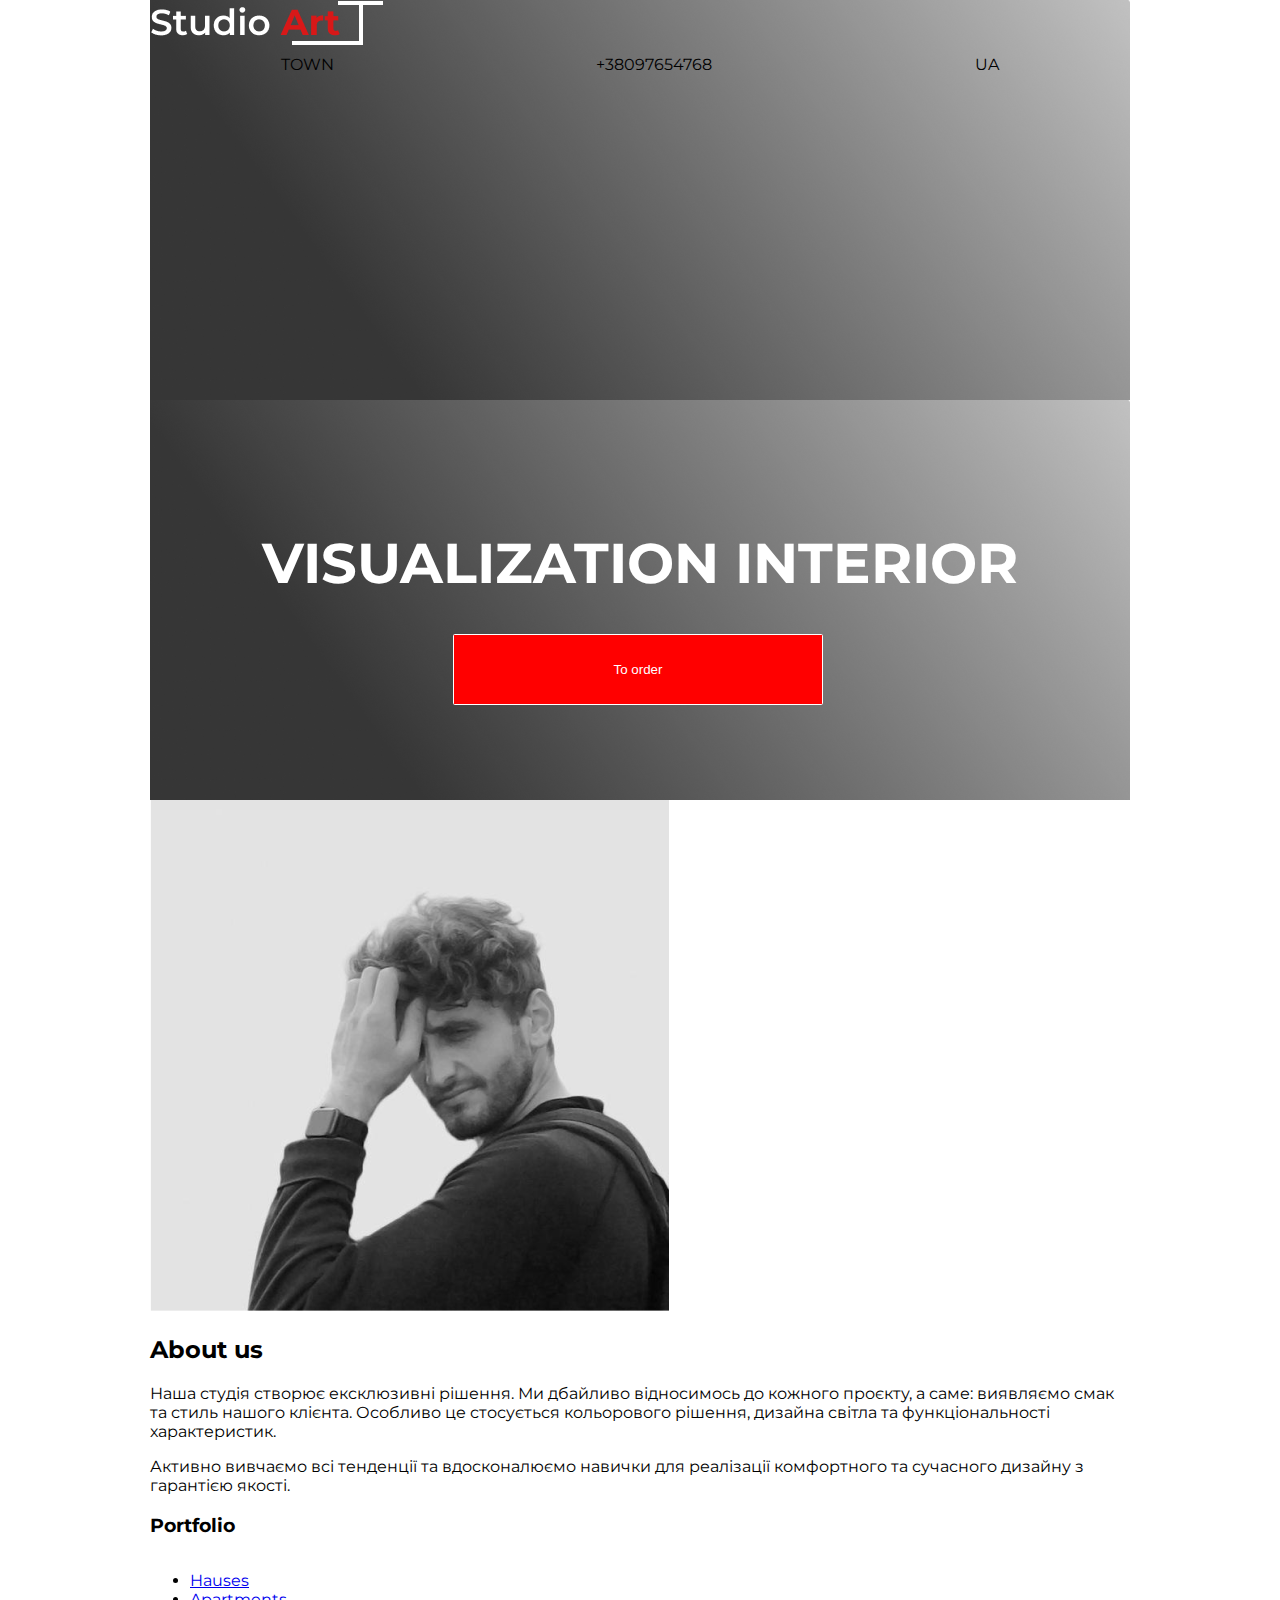
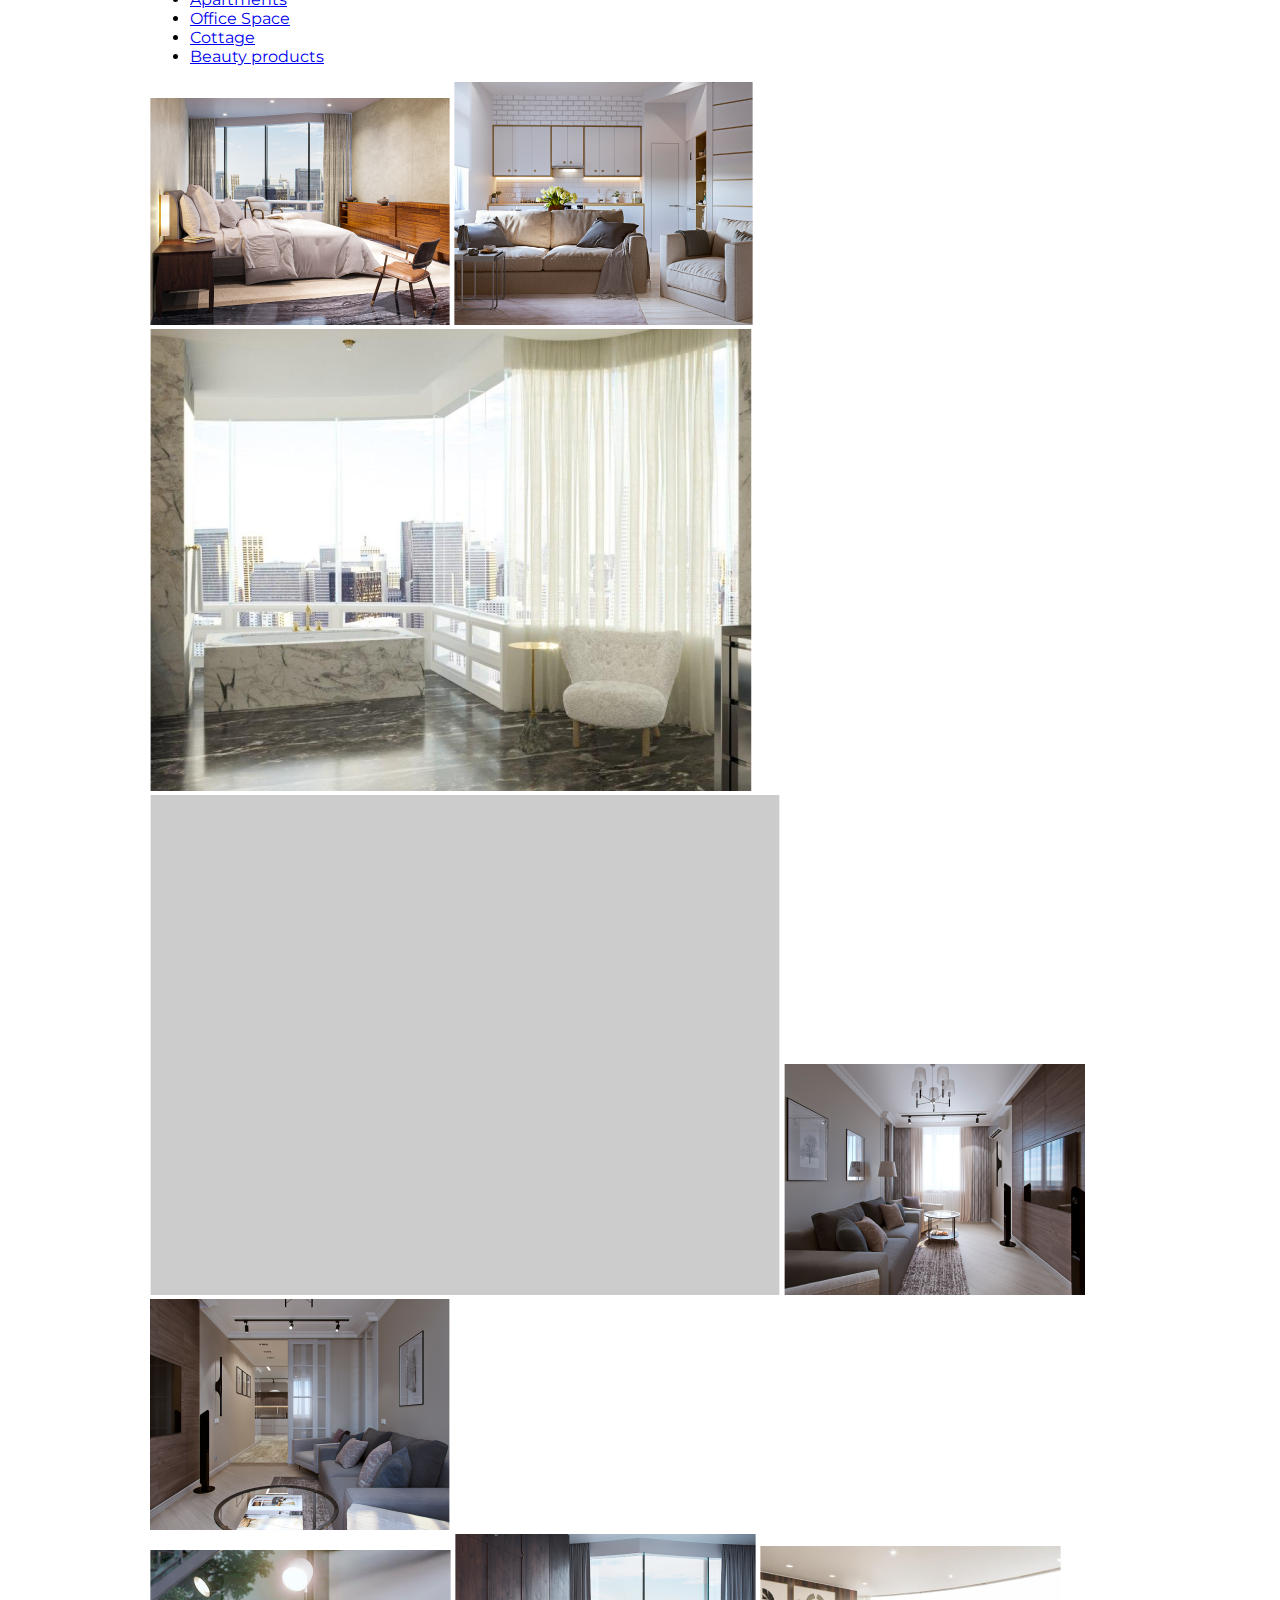
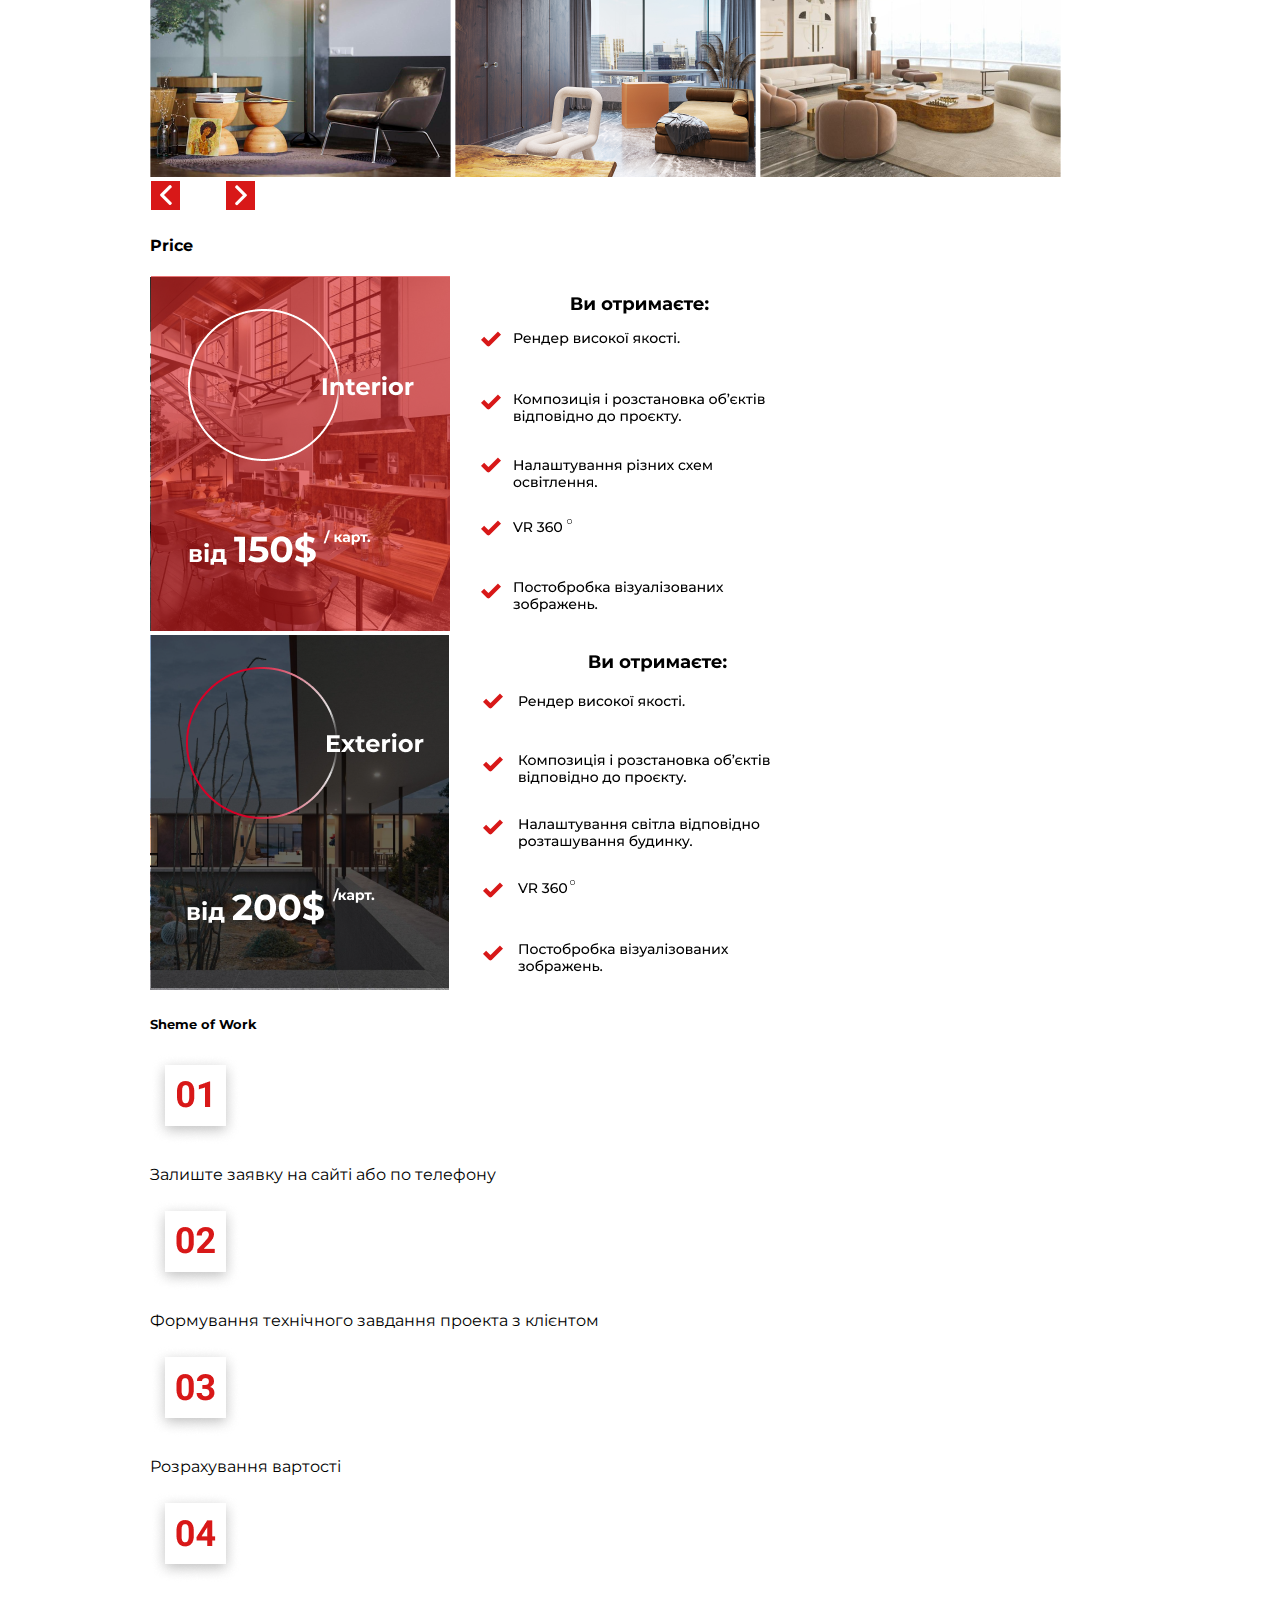
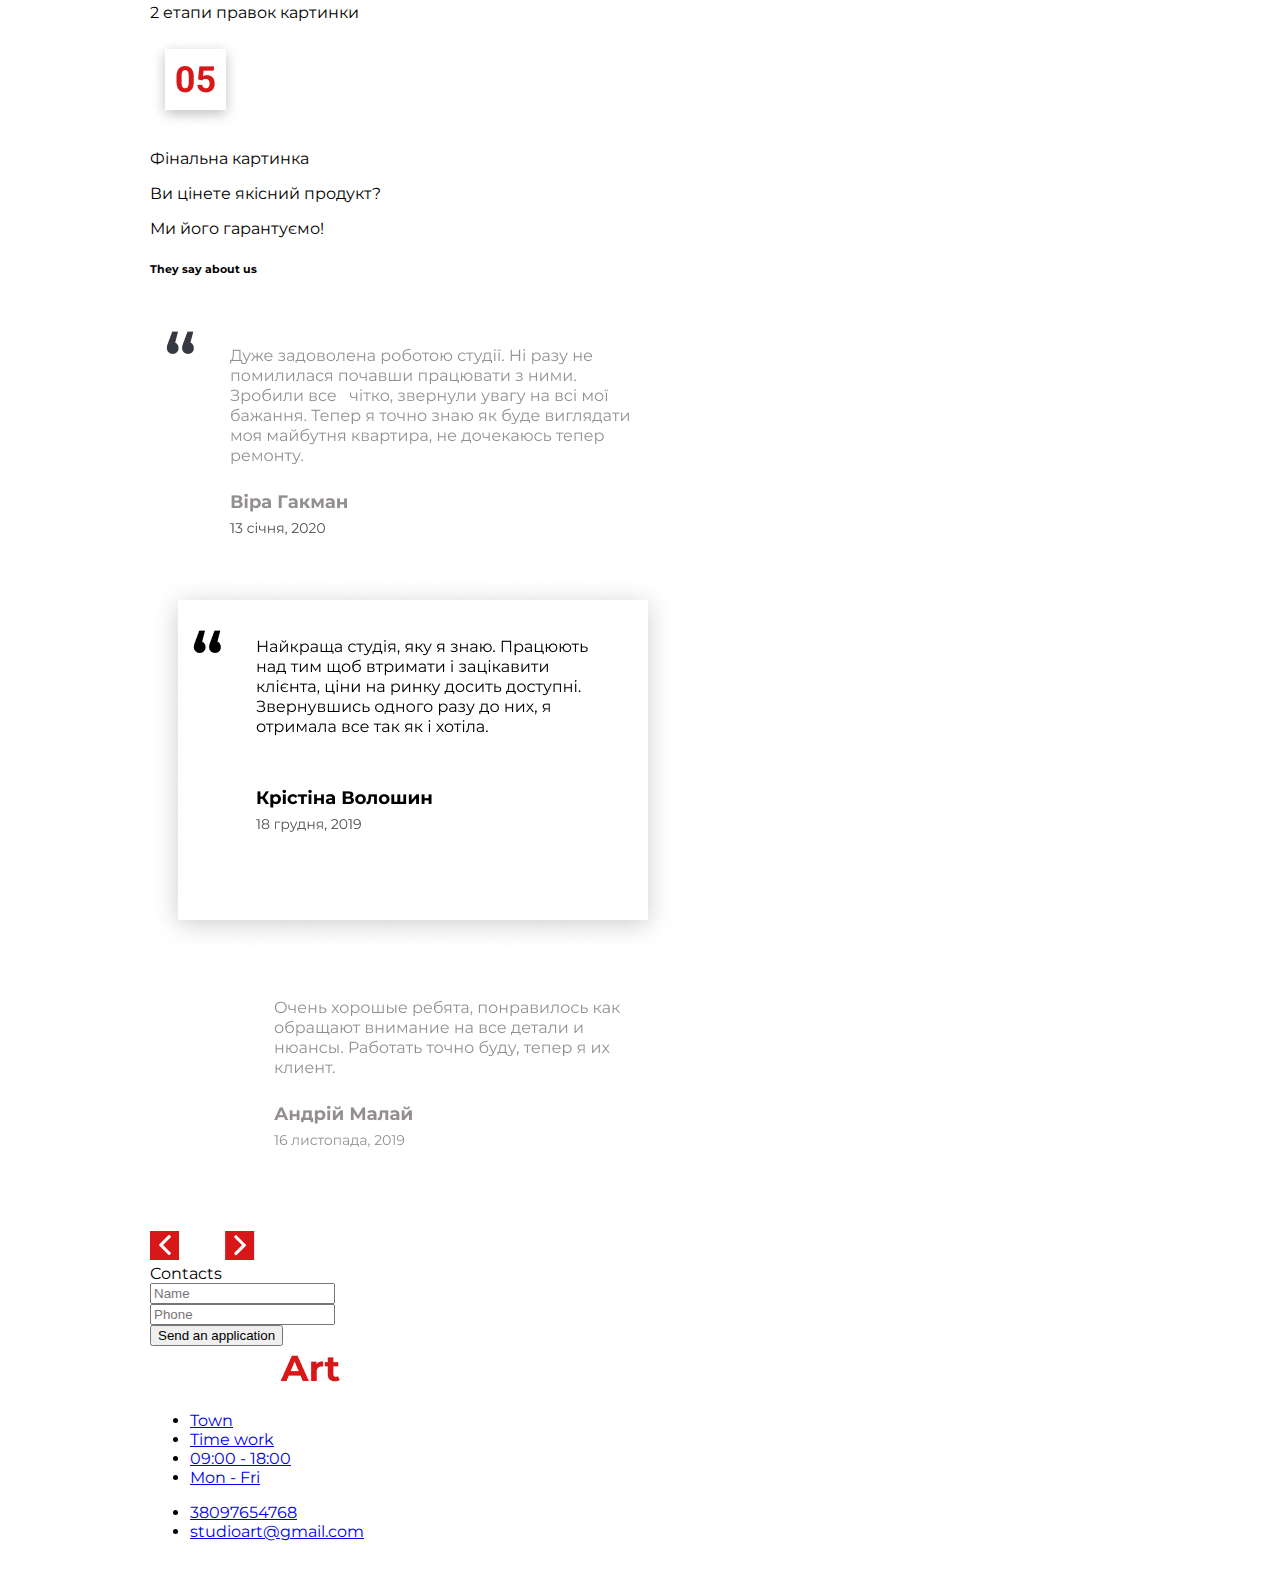
==== index.html @ a4402272 "Sample Code" ====
<!DOCTYPE html>
<html lang="en">
<head>
    <meta charset="UTF-8">
    <meta name="viewport" content="width=device-width, initial-scale=1.0">
    <title>visualization</title>
    <link rel="shortcut icon" href="img/pikachu.png">
    <link rel="stylesheet" href="css/index.css">
</head>
<body>
<header>
       <nav class="header-nav">
        <div id="logo">
            <img src="img/studio-art.png" alt="logo"></div>
            <label class="burger-icon" for="burger-checkbox">☰</label>
            <input type="checkbox" id="burger-checkbox">
        <div class="menu-items">
             <a href="#">Town</a>
             <a href="#">+38097654768</a>
             <a href="#">UA</a>
            </div>
        </nav>
    <div class="header-banner">
        <h1>VISUALIZATION INTERIOR</h1>
        <button class="button">To order</button>
    </div>
</header>
<section>
    <div>
        <img class="man-picture" src="img/man-foto.png" alt="man">
    </div>
    <div>
        <h2>About us</h2>
        <p>Наша студія створює ексклюзивні рішення. Ми дбайливо відносимось до кожного проєкту, а саме: виявляємо смак
            та стиль нашого клієнта.
            Особливо це стосується кольорового рішення, дизайна світла та функціональності характеристик.</p>
        <p>Активно вивчаємо всі тенденції та вдосконалюємо навички для реалізації комфортного та сучасного дизайну з
            гарантією якості.</p>
    </div>
</section>
<section>
    <div>
        <h3 id="portfolio">Portfolio</h3>
        <div class="portfolio-list">
        <ul>
            <li><a href="#hauses">Hauses</a></li>
            <li><a href="#apartments">Apartments</a></li>
            <li><a href="#office-space">Office Space</a></li>
            <li><a href="#cottage">Cottage</a></li>
            <li><a href="#beauty-products">Beauty products</a></li>
        </ul>
    </div>
    <div>
        <div>
            <img src="img/appartment-first.png" alt="bedroom">
            <img src="img/appartment-second.png" alt="livingroom">
            <img src="img/appartment-third.png" alt="bathroom">
        </div>
        <div>
            <img src="img/appt-four.png" alt="kitchen">
            <img src="img/appt-five.png" alt="kidsroom">
            <img src="img/appt-six.png" alt="livingroom">
        </div>
        <div>
            <img src="img/appt-seven.png" alt="chair">
            <img src="img/appt-eight.png" alt="window">
            <img src="img/appt-nine.png" alt="sofa">
        </div>
    </div>
    <div>
        <img src="img/second-button.png" alt="button">
    </div>
</section>
<section>
    <div>
        <h4>Price</h4>
    </div>
    <div>
        <div>
            <div>
                <img src="img/interior.png" alt="interior">
                <div>
                    <img src="img/interior-second.png" alt="interriors">
                </div>
            </div>
        </div>
    </div>
</section>
<section>
    <div>
        <h5>Sheme of Work</h5>
    </div>
    <div>
        <img src="img/zero-one.png" alt="one">
        <p>Залиште заявку на сайті або по телефону</p>
        <img src="img/zero-two.png" alt="two">
        <p>Формування технічного завдання проекта з клієнтом</p>
        <img src="img/zero-three.png" alt="three">
        <p>Розрахування вартості</p>
        <img src="img/zero-four.png" alt="four">
        <p>2 етапи правок картинки</p>
        <img src="img/zero-five.png" alt="five">
        <p>Фінальна картинка</p>
    </div>
    <div>
        <p>Ви цінете якісний продукт?</p>
        <p>Ми його гарантуємо!</p>
    </div>
</section>
<section>
    <div>
        <h6>They say about us</h6>
    </div>
    <div>
        <img src="img/feedback-one.png" alt="one">
        <img src="img/feedback-two.png" alt="two">
        <img src="img/feedback-three.png" alt="three">
    </div>
    <div>
        <img src="img/third-button.png" alt="button">
    </div>
</section>
<footer>
    <div>
        <h7 id="contacts">Contacts</h7>
             <div>
             <form action="https://formspree.io/mqkyrvaa" method="post">
                <label>
                    <input type="text" placeholder="Name" name="name" required>
                </label><br>
                <label>
                    <input type="text" placeholder="Phone" name="phone" required>
                </label><br>
                <label>
                    <input type="submit" name="submit" value="Send an application">
                </label>
             </form>
             </div>
    </div>
    <div>
        <img src="img/studio-art.png" alt="logo">
    </div>
    <div>
        <ul>
            <li><a href="#town">Town</a></li>
            <li><a href="#time-work">Time work</a></li>
            <li><a href="#time">09:00 - 18:00</a></li>
            <li><a href="#day">Mon - Fri</a></li>
        </ul>
        <div>
            <ul>
                <li><a href="#number">38097654768</a></li>
                <li><a href="#number">studioart@gmail.com</a></li>
            </ul>
            <div>
                <img src="img/facebook.png" alt="facebook">
                <img src="img/instagram.png" alt="instagram">
            </div>
        </div>
    </div>
</footer>

</body>
</html>
---- css/index.css ----
@import url('https://fonts.googleapis.com/css2?family=Montserrat:wght@300;400&display=swap');

:root {
   --main-color: black;
   --accent-color: white;
   font-family: 'Montserrat', sans-serif;
   scroll-behavior: smooth;

   body {
       max-width: 980px;
       margin: auto;
   }
}
.header-nav .menu-items {
    justify-content: space-around;
    flex: 1;
    display: none;
}

.header-nav .menu-items a {
    display: block;
   text-decoration: none;
   text-transform: uppercase;
   color: var(--main-color);
   padding: 5px;
   border: 1px solid transparent;
}

.header-nav .menu-items a:hover{
    border: 1px solid var(--main-color);
}


/* Burger menu */
.burger-icon {
    font-size: 2rem;
}
.burger-icon:hover {
    cursor: pointer;
}


#burger-checkbox {
    display: none;

}

.header-nav input:checked ~ .menu-items {
    display: block;
}

@media (min-width: 769px) {

    .burger-icon {
        display: none;
    }
}

#burger-checkbox ~ .menu-items {
    display: flex;
}


.header-nav {
    background-image: url(../img/background.png);
    background-position: top;
    background-size: cover; 
    min-height: 400px;
}
.header-banner {
    background-image: url(../img/background.png);
    background-position: top;
    background-size: cover; 
    min-height: 400px;
    display: flex;
    align-items:center;
    justify-content: center;
    flex-direction: column;
}

.header-banner h1 {
    font-size: 3.5rem;
    color: var(--accent-color);
}

@media (min-width: 500px) {
    .portfolio-list {
        display:grid;
        grid-template-columns: 1fr 1fr;
        grid-gap: 5px;
    }
}

@media (min-width: 660px) {
    .portfolio-list {
        grid-template-columns: 1fr 1fr 1fr;
    }
}

@media (min-width: 980px) {
    .portfolio-list {
        grid-template-columns: 4, 1fr;
    }
}

/* Controls */

.button {
    padding: 2em 10rem;
    border: 0.1em solid #FFFFFF;
    margin: 0 0.3em 0.3em 0;
    border-radius: 0.12em;
    color: #FFFFFF;
    text-align: center;
    transition: all 0.7s;
    background-color: red;
}

.button:hover {
    color: #000000;
    background-color: #FFFFFF;
    cursor: pointer;
}

.card-button {
    border-color: black;
    color: black;
}

.card-button:hover {
    background-color: black;
    color: white;
}
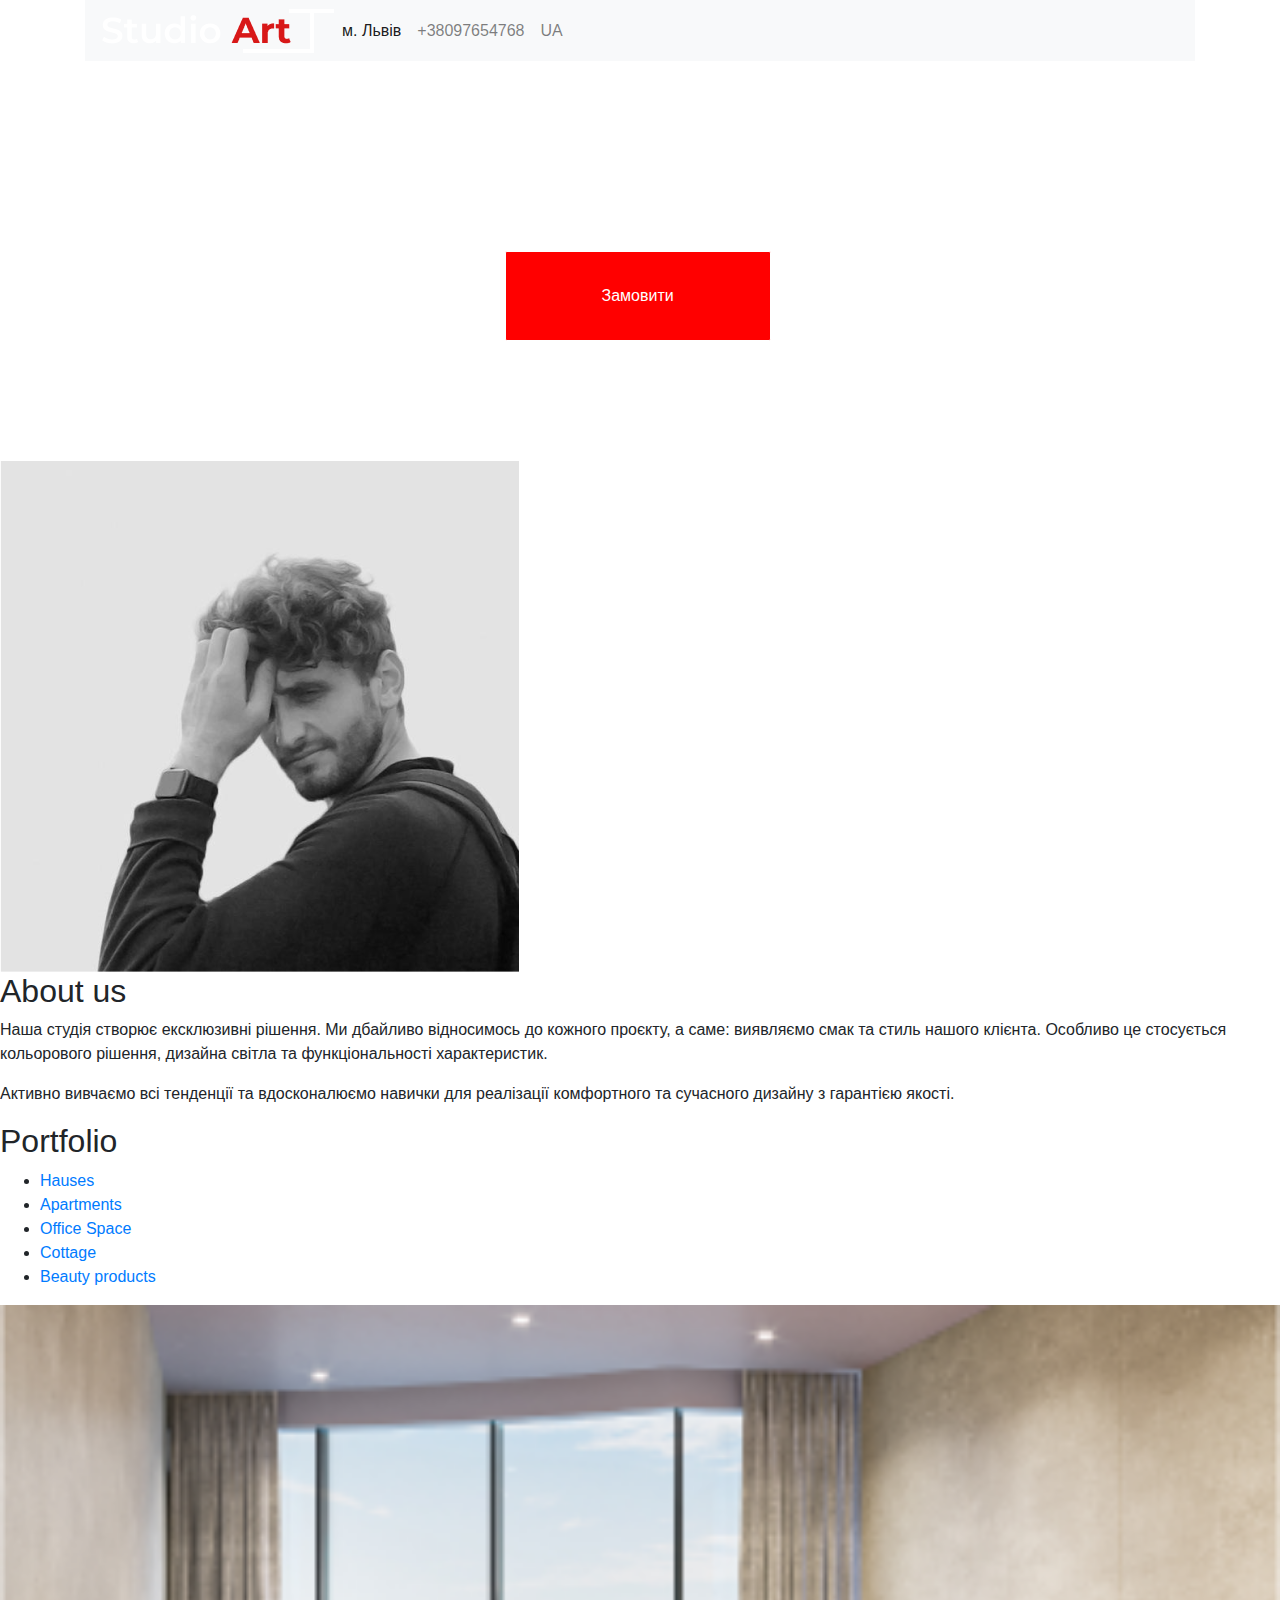
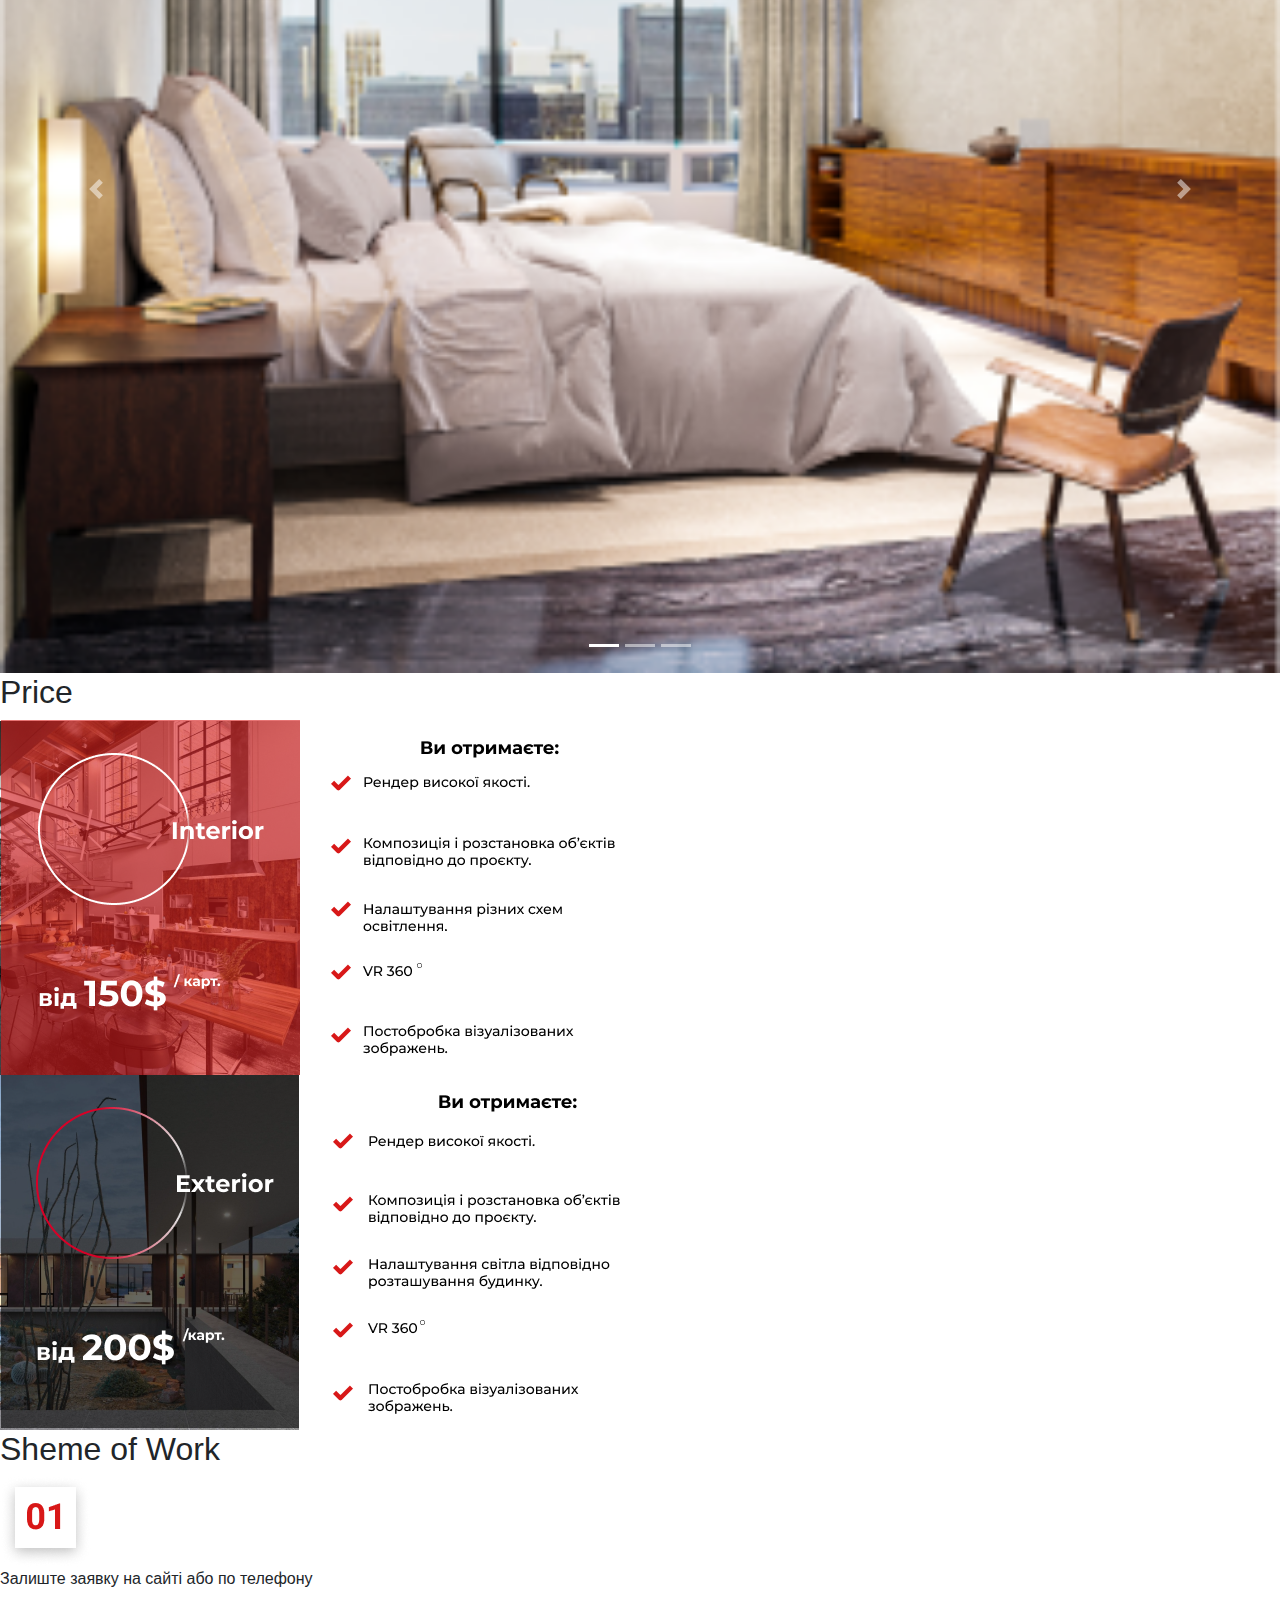
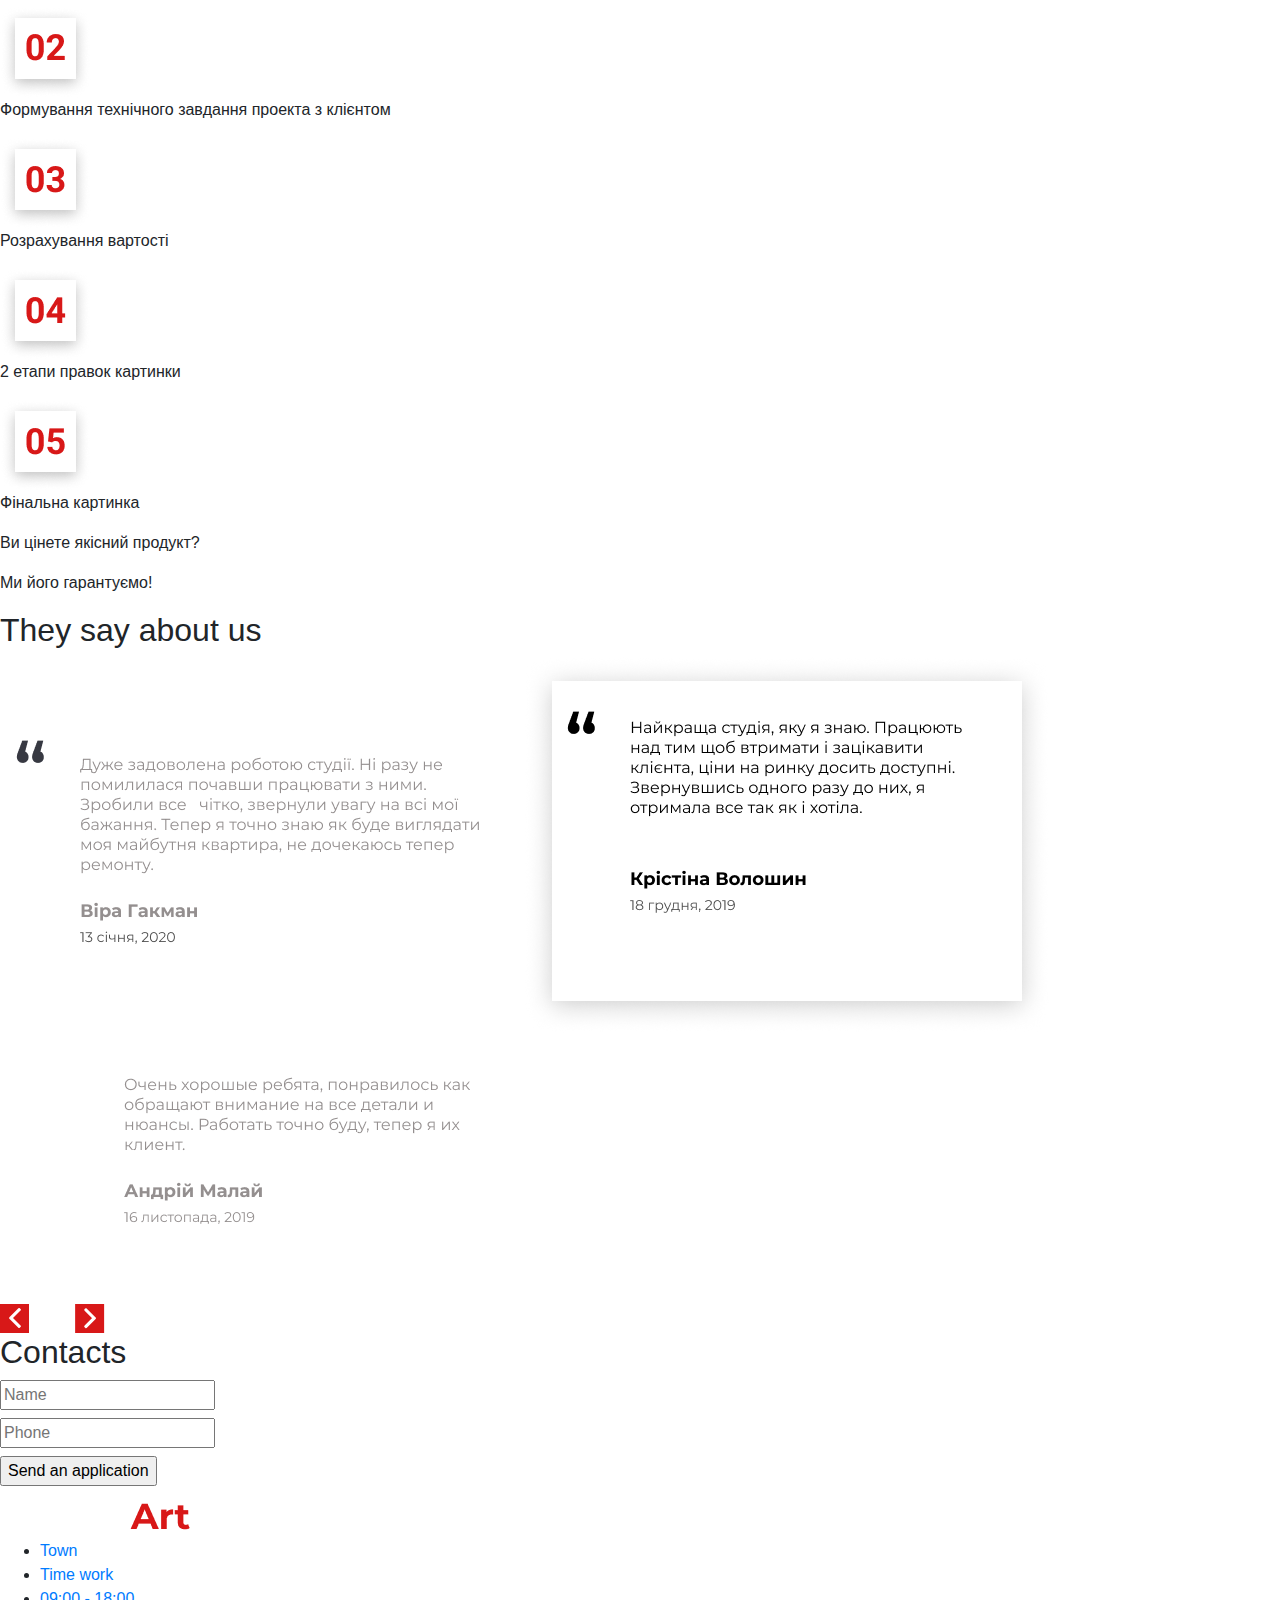
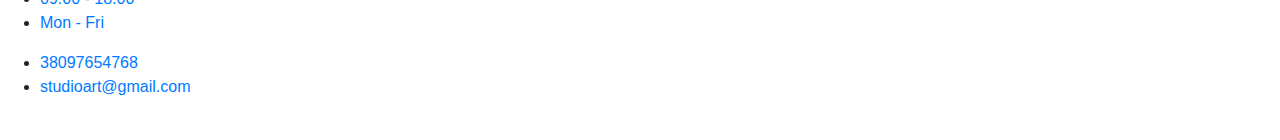
==== commit 41676a8c: "Sample Code" ====
--- a/index.html
+++ b/index.html
@@ -1,164 +1,229 @@
 <!DOCTYPE html>
 <html lang="en">
-<head>
-    <meta charset="UTF-8">
-    <meta name="viewport" content="width=device-width, initial-scale=1.0">
-    <title>visualization</title>
-    <link rel="shortcut icon" href="img/pikachu.png">
-    <link rel="stylesheet" href="css/index.css">
-</head>
-<body>
-<header>
-       <nav class="header-nav">
-        <div id="logo">
-            <img src="img/studio-art.png" alt="logo"></div>
-            <label class="burger-icon" for="burger-checkbox">☰</label>
-            <input type="checkbox" id="burger-checkbox">
-        <div class="menu-items">
-             <a href="#">Town</a>
-             <a href="#">+38097654768</a>
-             <a href="#">UA</a>
-            </div>
-        </nav>
-    <div class="header-banner">
-        <h1>VISUALIZATION INTERIOR</h1>
-        <button class="button">To order</button>
-    </div>
-</header>
-<section>
-    <div>
-        <img class="man-picture" src="img/man-foto.png" alt="man">
-    </div>
-    <div>
-        <h2>About us</h2>
-        <p>Наша студія створює ексклюзивні рішення. Ми дбайливо відносимось до кожного проєкту, а саме: виявляємо смак
+    <head>
+        <meta charset="UTF-8">
+        <meta name="viewport" content="width=device-width, initial-scale=1.0">
+        <title>visualization</title>
+        <link rel="shortcut icon" href="img/pikachu.png">
+        <link rel="stylesheet" href="https://stackpath.bootstrapcdn.com/bootstrap/4.5.2/css/bootstrap.min.css" integrity="sha384-JcKb8q3iqJ61gNV9KGb8thSsNjpSL0n8PARn9HuZOnIxN0hoP+VmmDGMN5t9UJ0Z" crossorigin="anonymous">
+        <link rel="stylesheet" href="css/index.css">
+    </head>
+    <body>
+        <header class="container">
+            <nav class="navbar navbar-expand-lg navbar-light bg-light">
+                <div id="logo">
+                    <img src="img/studio-art.png" alt="logo on which Studio Art is written">
+                </div>
+                <button class="navbar-toggler" type="button" data-toggle="collapse" data-target="#navbarNav" aria-controls="navbarNav" aria-expanded="false" aria-label="Toggle navigation">
+                    <span class="navbar-toggler-icon"></span>
+                </button>
+                <div class="collapse navbar-collapse" id="navbarNav">
+                    <ul class="navbar-nav">
+                        <li class="nav-item active">
+                            <a class="nav-link" href="#">
+                                м. Львів <span class="sr-only">(current)</span>
+                            </a>
+                        </li>
+                        <li class="nav-item">
+                            <a class="nav-link" href="#">+38097654768</a>
+                        </li>
+                        <li class="nav-item">
+                            <a class="nav-link" href="#">UA</a>
+                        </li>
+                        <li class="nav-item"></li>
+                    </ul>
+                </div>
+            </nav>
+            <div class="header-banner">
+                <h1>Візуалізація інтер'єру</h1>
+                <button class="button">Замовити</button>
+            </div>
+        </header>
+        <section>
+            <div>
+                <img class="man-picture" src="img/man-foto.png" alt="man">
+            </div>
+            <div>
+                <h2>About us</h2>
+                <p>Наша студія створює ексклюзивні рішення. Ми дбайливо відносимось до кожного проєкту, а саме: виявляємо смак
             та стиль нашого клієнта.
             Особливо це стосується кольорового рішення, дизайна світла та функціональності характеристик.</p>
-        <p>Активно вивчаємо всі тенденції та вдосконалюємо навички для реалізації комфортного та сучасного дизайну з
+                <p>Активно вивчаємо всі тенденції та вдосконалюємо навички для реалізації комфортного та сучасного дизайну з
             гарантією якості.</p>
-    </div>
-</section>
-<section>
-    <div>
-        <h3 id="portfolio">Portfolio</h3>
-        <div class="portfolio-list">
-        <ul>
-            <li><a href="#hauses">Hauses</a></li>
-            <li><a href="#apartments">Apartments</a></li>
-            <li><a href="#office-space">Office Space</a></li>
-            <li><a href="#cottage">Cottage</a></li>
-            <li><a href="#beauty-products">Beauty products</a></li>
-        </ul>
-    </div>
-    <div>
-        <div>
-            <img src="img/appartment-first.png" alt="bedroom">
-            <img src="img/appartment-second.png" alt="livingroom">
-            <img src="img/appartment-third.png" alt="bathroom">
-        </div>
-        <div>
-            <img src="img/appt-four.png" alt="kitchen">
-            <img src="img/appt-five.png" alt="kidsroom">
-            <img src="img/appt-six.png" alt="livingroom">
-        </div>
-        <div>
-            <img src="img/appt-seven.png" alt="chair">
-            <img src="img/appt-eight.png" alt="window">
-            <img src="img/appt-nine.png" alt="sofa">
-        </div>
-    </div>
-    <div>
-        <img src="img/second-button.png" alt="button">
-    </div>
-</section>
-<section>
-    <div>
-        <h4>Price</h4>
-    </div>
-    <div>
-        <div>
-            <div>
-                <img src="img/interior.png" alt="interior">
+            </div>
+        </section>
+        <section>
+            <div>
+                <h2 id="portfolio">Portfolio</h2>
+                <div class="portfolio-list">
+                    <ul>
+                        <li>
+                            <a href="#hauses">Hauses</a>
+                        </li>
+                        <li>
+                            <a href="#apartments">Apartments</a>
+                        </li>
+                        <li>
+                            <a href="#office-space">Office Space</a>
+                        </li>
+                        <li>
+                            <a href="#cottage">Cottage</a>
+                        </li>
+                        <li>
+                            <a href="#beauty-products">Beauty products</a>
+                        </li>
+                    </ul>
+                </div>
+            </div>
+            <div id="carouselRooms" class="carousel slide" data-ride="carousel">
+                <ol class="carousel-indicators">
+                    <li data-target="#carouselRooms" data-slide-to="0" class="active"></li>
+                    <li data-target="#carouselRooms" data-slide-to="1"></li>
+                    <li data-target="#carouselRooms" data-slide-to="2"></li>
+                </ol>
+                <div class="carousel-inner">
+                    <div class="carousel-item active">
+                        <img src="img/appartment-first.png" class="d-block w-100" alt="bedroom">
+                    </div>
+                    <div class="carousel-item">
+                        <img src="img/appartment-second.png" class="d-block w-100" alt="livingroom">
+                    </div>
+                    <div class="carousel-item">
+                        <img src="img/appartment-third.png" class="d-block w-100" alt="bathroom">
+                    </div>
+                    <div class="carousel-item">
+                        <img src="img/appt-four.png" class="d-block w-100" alt="kitchen">
+                    </div>
+                    <div class="carousel-item">
+                        <img src="img/appt-five.png" class="d-block w-100" alt="kidsroom">
+                    </div>
+                    <div class="carousel-item">
+                        <img src="img/appt-six.png" class="d-block w-100" alt="livingroom">
+                    </div>
+                    <div class="carousel-item">
+                        <img src="img/appt-seven.png" class="d-block w-100" alt="chair">
+                    </div>
+                    <div class="carousel-item">
+                        <img src="img/appt-eight.png" class="d-block w-100" alt="window">
+                    </div>
+                    <div class="carousel-item">
+                        <img src="img/appt-nine.png" class="d-block w-100" alt="sofa">
+                    </div>
+                </div>
+                <a class="carousel-control-prev" href="#carouselRooms" role="button" data-slide="prev">
+                    <span class="carousel-control-prev-icon" aria-hidden="true"></span>
+                    <span class="sr-only">Previous</span>
+                </a>
+                <a class="carousel-control-next" href="#carouselRooms" role="button" data-slide="next">
+                    <span class="carousel-control-next-icon" aria-hidden="true"></span>
+                    <span class="sr-only">Next</span>
+                </a>
+            </div>
+        </section>
+        <section>
+            <div>
+                <h2>Price</h2>
+            </div>
+            <div>
                 <div>
-                    <img src="img/interior-second.png" alt="interriors">
-                </div>
-            </div>
-        </div>
-    </div>
-</section>
-<section>
-    <div>
-        <h5>Sheme of Work</h5>
-    </div>
-    <div>
-        <img src="img/zero-one.png" alt="one">
-        <p>Залиште заявку на сайті або по телефону</p>
-        <img src="img/zero-two.png" alt="two">
-        <p>Формування технічного завдання проекта з клієнтом</p>
-        <img src="img/zero-three.png" alt="three">
-        <p>Розрахування вартості</p>
-        <img src="img/zero-four.png" alt="four">
-        <p>2 етапи правок картинки</p>
-        <img src="img/zero-five.png" alt="five">
-        <p>Фінальна картинка</p>
-    </div>
-    <div>
-        <p>Ви цінете якісний продукт?</p>
-        <p>Ми його гарантуємо!</p>
-    </div>
-</section>
-<section>
-    <div>
-        <h6>They say about us</h6>
-    </div>
-    <div>
-        <img src="img/feedback-one.png" alt="one">
-        <img src="img/feedback-two.png" alt="two">
-        <img src="img/feedback-three.png" alt="three">
-    </div>
-    <div>
-        <img src="img/third-button.png" alt="button">
-    </div>
-</section>
-<footer>
-    <div>
-        <h7 id="contacts">Contacts</h7>
-             <div>
-             <form action="https://formspree.io/mqkyrvaa" method="post">
-                <label>
-                    <input type="text" placeholder="Name" name="name" required>
-                </label><br>
-                <label>
-                    <input type="text" placeholder="Phone" name="phone" required>
-                </label><br>
-                <label>
-                    <input type="submit" name="submit" value="Send an application">
-                </label>
-             </form>
-             </div>
-    </div>
-    <div>
-        <img src="img/studio-art.png" alt="logo">
-    </div>
-    <div>
-        <ul>
-            <li><a href="#town">Town</a></li>
-            <li><a href="#time-work">Time work</a></li>
-            <li><a href="#time">09:00 - 18:00</a></li>
-            <li><a href="#day">Mon - Fri</a></li>
-        </ul>
-        <div>
-            <ul>
-                <li><a href="#number">38097654768</a></li>
-                <li><a href="#number">studioart@gmail.com</a></li>
-            </ul>
-            <div>
-                <img src="img/facebook.png" alt="facebook">
-                <img src="img/instagram.png" alt="instagram">
-            </div>
-        </div>
-    </div>
-</footer>
-
-</body>
-</html>+                    <div>
+                        <img src="img/interior.png" alt="interior">
+                        <div>
+                            <img src="img/interior-second.png" alt="interriors">
+                        </div>
+                    </div>
+                </div>
+            </div>
+        </section>
+        <section>
+            <div>
+                <h2>Sheme of Work</h2>
+            </div>
+            <div>
+                <img src="img/zero-one.png" alt="one">
+                <p>Залиште заявку на сайті або по телефону</p>
+                <img src="img/zero-two.png" alt="two">
+                <p>Формування технічного завдання проекта з клієнтом</p>
+                <img src="img/zero-three.png" alt="three">
+                <p>Розрахування вартості</p>
+                <img src="img/zero-four.png" alt="four">
+                <p>2 етапи правок картинки</p>
+                <img src="img/zero-five.png" alt="five">
+                <p>Фінальна картинка</p>
+            </div>
+            <div>
+                <p>Ви цінете якісний продукт?</p>
+                <p>Ми його гарантуємо!</p>
+            </div>
+        </section>
+        <section>
+            <div>
+                <h2>They say about us</h2>
+            </div>
+            <div>
+                <img src="img/feedback-one.png" alt="one">
+                <img src="img/feedback-two.png" alt="two">
+                <img src="img/feedback-three.png" alt="three">
+            </div>
+            <div>
+                <img src="img/third-button.png" alt="button">
+            </div>
+        </section>
+        <footer>
+            <div>
+                <h2 id="contacts">Contacts</h2>
+                <div>
+                    <form action="https://formspree.io/mqkyrvaa" method="post">
+                        <label>
+                            <input type="text" placeholder="Name" name="name" required>
+                        </label>
+                        <br>
+                        <label>
+                            <input type="text" placeholder="Phone" name="phone" required>
+                        </label>
+                        <br>
+                        <label>
+                            <input type="submit" name="submit" value="Send an application">
+                        </label>
+                    </form>
+                </div>
+            </div>
+            <div>
+                <img src="img/studio-art.png" alt="logo">
+            </div>
+            <div>
+                <ul>
+                    <li>
+                        <a href="#town">Town</a>
+                    </li>
+                    <li>
+                        <a href="#time-work">Time work</a>
+                    </li>
+                    <li>
+                        <a href="#time">09:00 - 18:00</a>
+                    </li>
+                    <li>
+                        <a href="#day">Mon - Fri</a>
+                    </li>
+                </ul>
+                <div>
+                    <ul>
+                        <li>
+                            <a href="#number">38097654768</a>
+                        </li>
+                        <li>
+                            <a href="#number">studioart@gmail.com</a>
+                        </li>
+                    </ul>
+                    <div>
+                        <img src="img/facebook.png" alt="facebook">
+                        <img src="img/instagram.png" alt="instagram">
+                    </div>
+                </div>
+            </div>
+        </footer>
+        <script src="http://code.jquery.com/jquery-3.5.1.min.js" integrity="sha256-9/aliU8dGd2tb6OSsuzixeV4y/faTqgFtohetphbbj0=" crossorigin="anonymous"></script>
+        <script src="https://cdn.jsdelivr.net/npm/popper.js@1.16.1/dist/umd/popper.min.js" integrity="sha384-9/reFTGAW83EW2RDu2S0VKaIzap3H66lZH81PoYlFhbGU+6BZp6G7niu735Sk7lN" crossorigin="anonymous"></script>
+        <script src="https://stackpath.bootstrapcdn.com/bootstrap/4.5.2/js/bootstrap.min.js" integrity="sha384-B4gt1jrGC7Jh4AgTPSdUtOBvfO8shuf57BaghqFfPlYxofvL8/KUEfYiJOMMV+rV" crossorigin="anonymous"></script>
+    </body>
+</html>
--- a/css/index.css
+++ b/css/index.css
@@ -5,19 +5,20 @@
    --accent-color: white;
    font-family: 'Montserrat', sans-serif;
    scroll-behavior: smooth;
+}
 
-   body {
-       max-width: 980px;
-       margin: auto;
-   }
+body {
+    margin: 0;
+    padding: 0;
 }
-.header-nav .menu-items {
-    justify-content: space-around;
+
+.header-nav .navbarNav {
+    justify-content: flex-end;
     flex: 1;
     display: none;
 }
 
-.header-nav .menu-items a {
+.header-nav .navbarNav a {
     display: block;
    text-decoration: none;
    text-transform: uppercase;
@@ -26,49 +27,20 @@
    border: 1px solid transparent;
 }
 
-.header-nav .menu-items a:hover{
+.header-nav .navbarNav a:hover{
     border: 1px solid var(--main-color);
 }
 
-
-/* Burger menu */
-.burger-icon {
-    font-size: 2rem;
-}
-.burger-icon:hover {
-    cursor: pointer;
-}
-
-
-#burger-checkbox {
-    display: none;
+.header {
 
 }
 
-.header-nav input:checked ~ .menu-items {
-    display: block;
-}
-
-@media (min-width: 769px) {
-
-    .burger-icon {
-        display: none;
-    }
-}
-
-#burger-checkbox ~ .menu-items {
-    display: flex;
-}
-
-
 .header-nav {
-    background-image: url(../img/background.png);
     background-position: top;
     background-size: cover; 
     min-height: 400px;
 }
 .header-banner {
-    background-image: url(../img/background.png);
     background-position: top;
     background-size: cover; 
     min-height: 400px;
@@ -106,7 +78,7 @@
 /* Controls */
 
 .button {
-    padding: 2em 10rem;
+    padding: 2em 6rem;
     border: 0.1em solid #FFFFFF;
     margin: 0 0.3em 0.3em 0;
     border-radius: 0.12em;
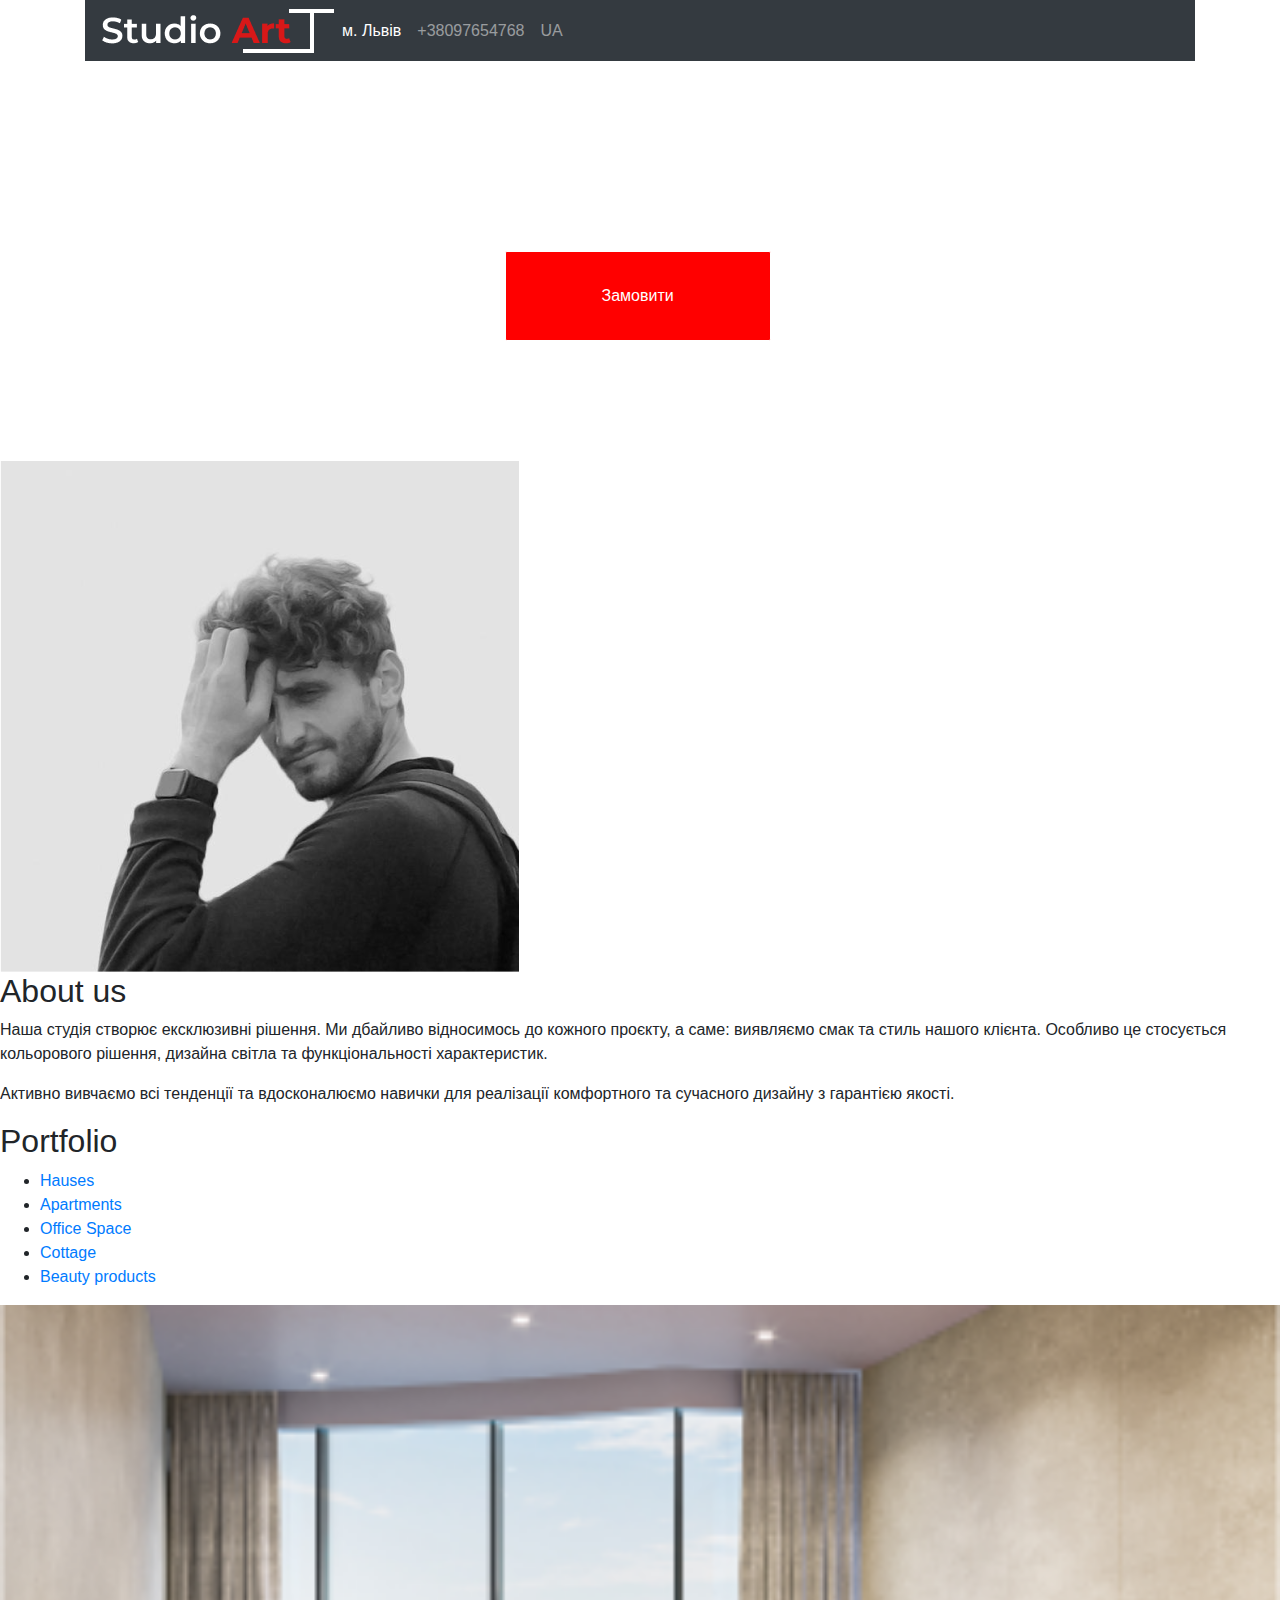
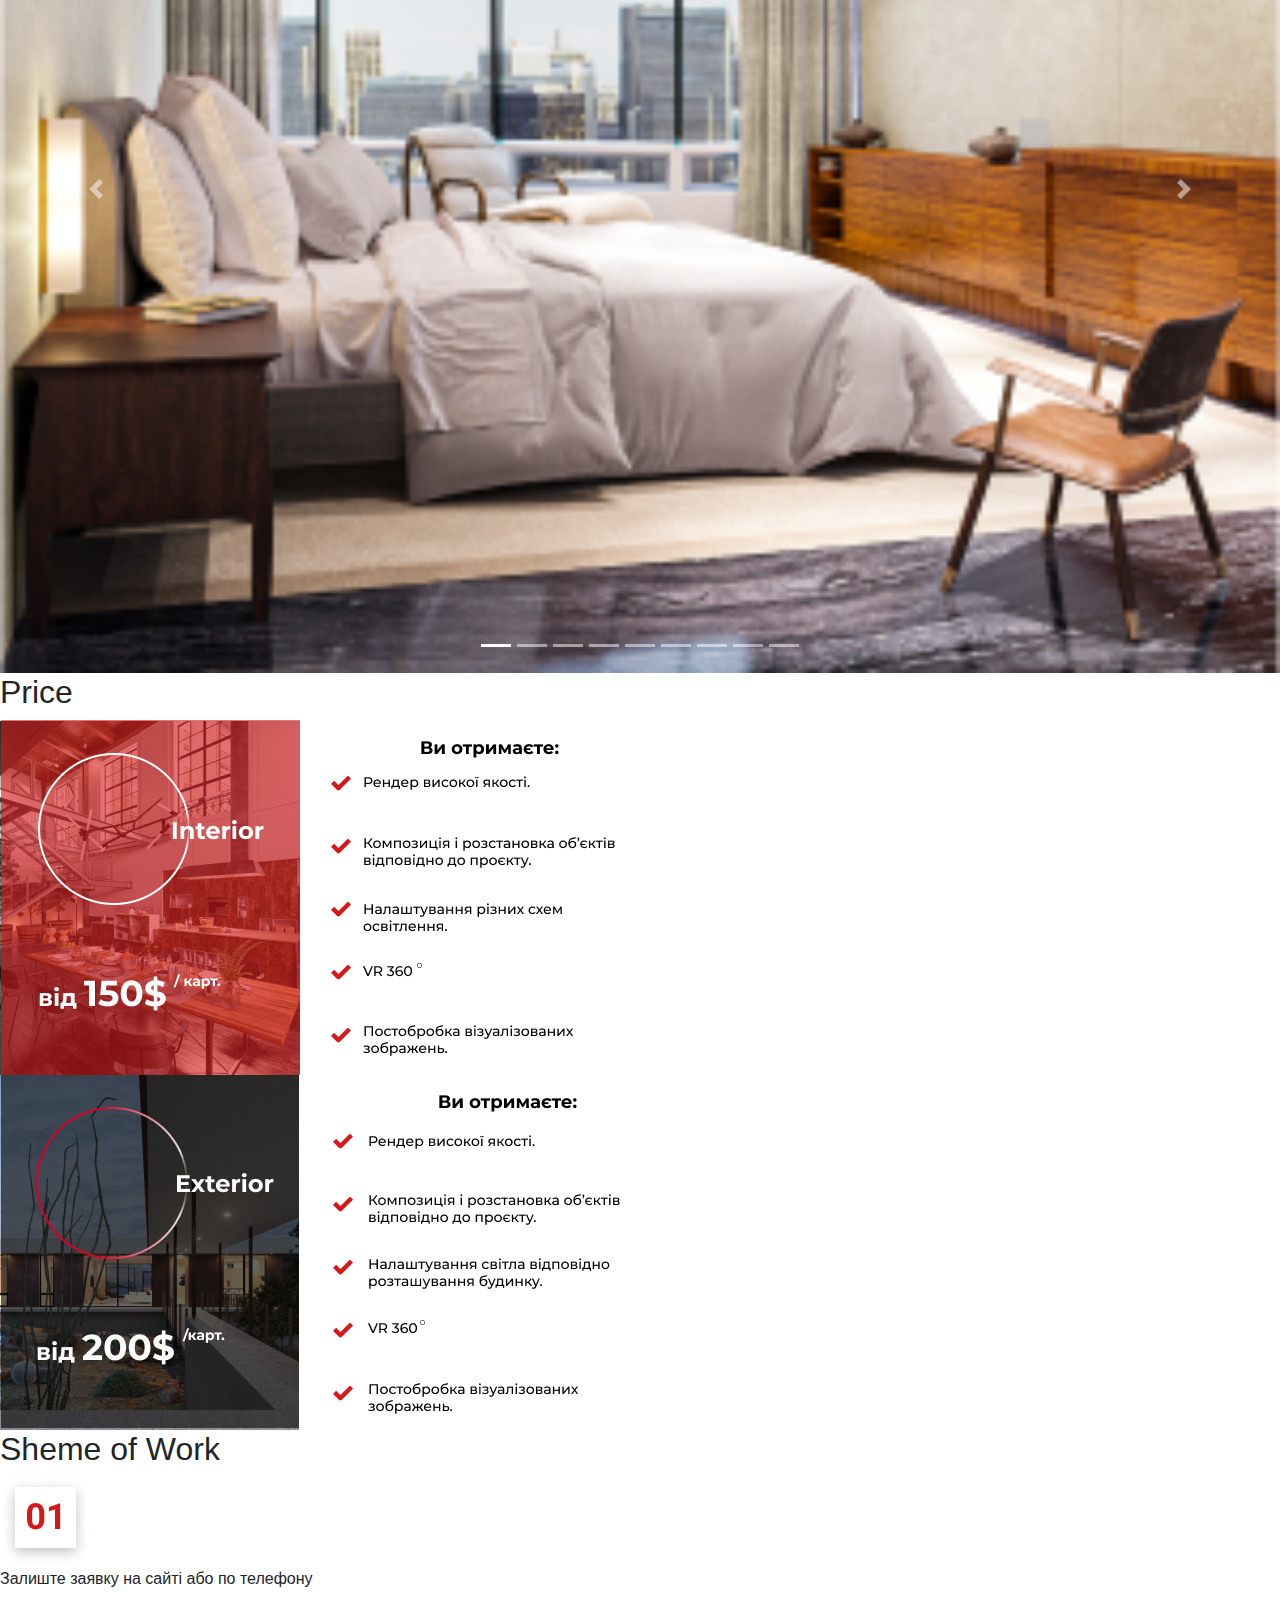
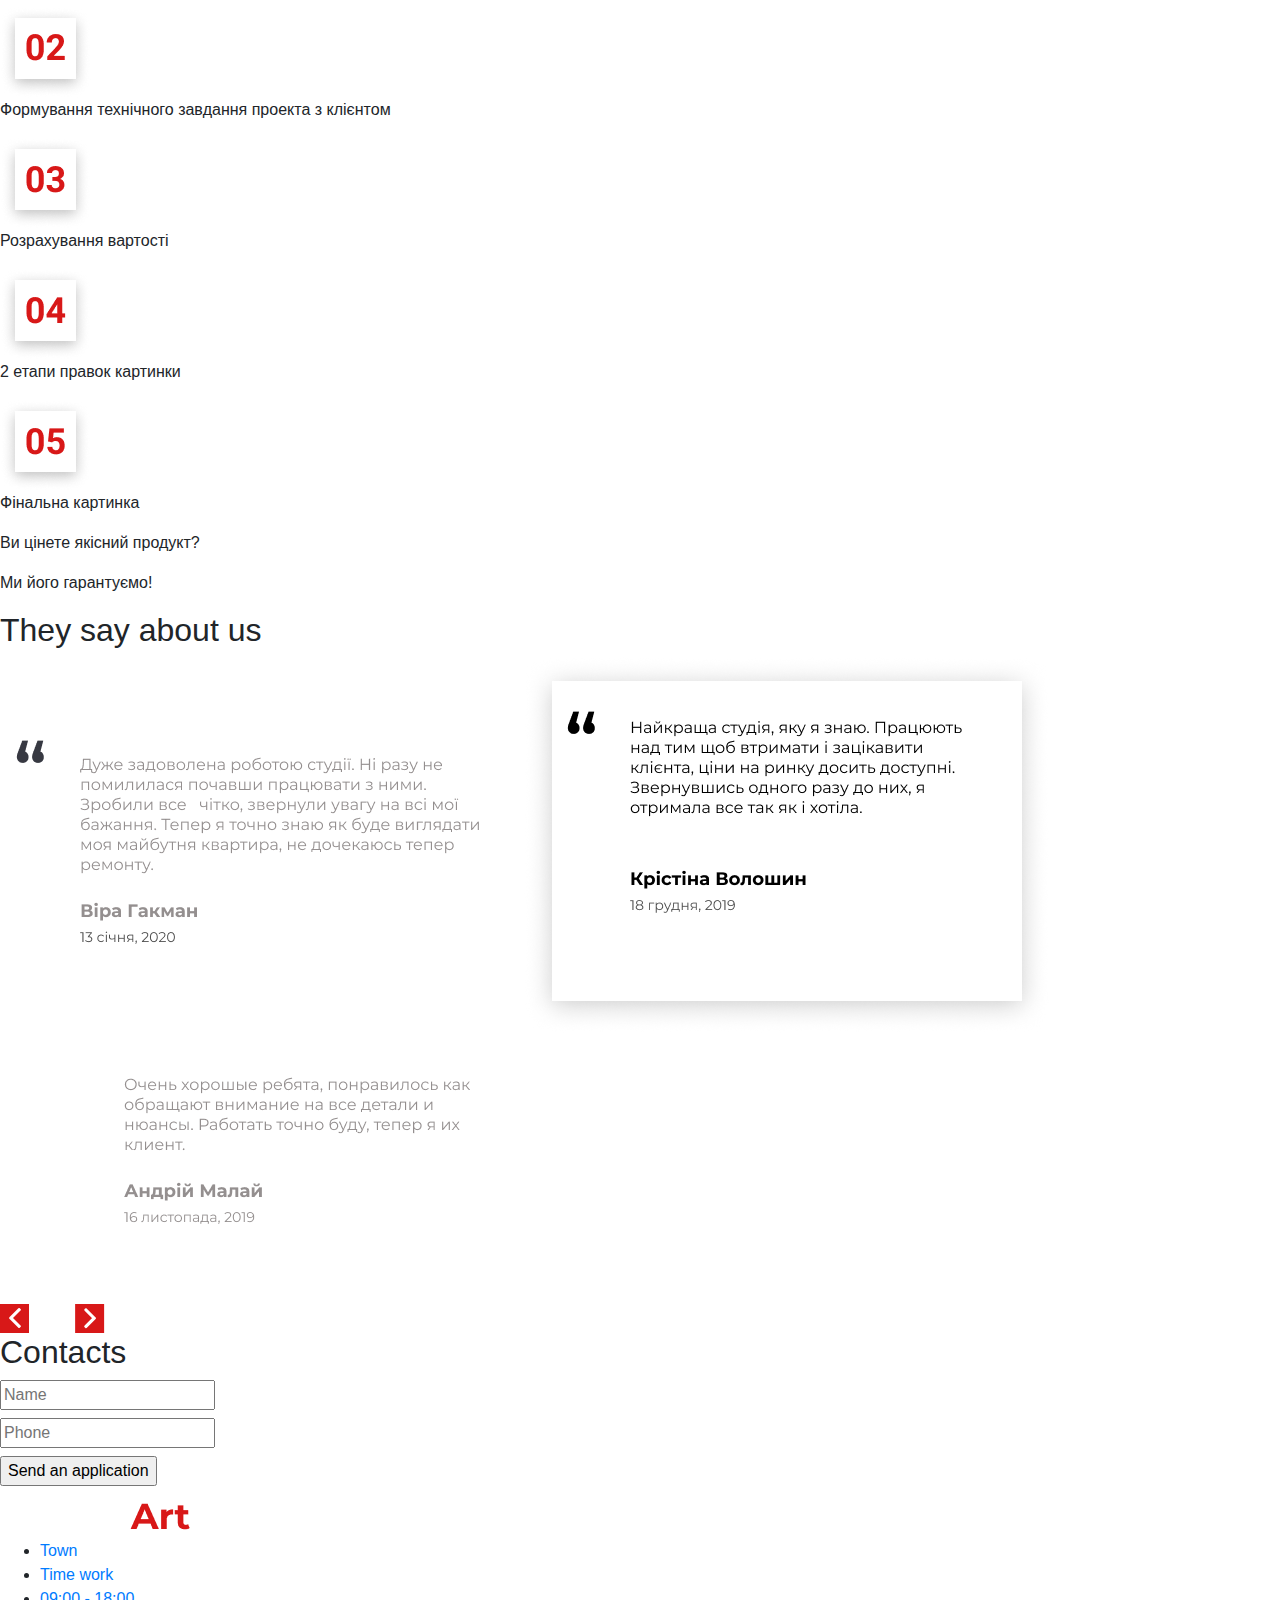
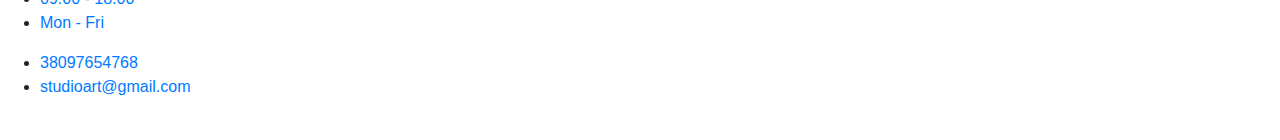
==== commit 5a683d07: "Sample Code" ====
--- a/index.html
+++ b/index.html
@@ -1,229 +1,238 @@
 <!DOCTYPE html>
 <html lang="en">
-    <head>
-        <meta charset="UTF-8">
-        <meta name="viewport" content="width=device-width, initial-scale=1.0">
-        <title>visualization</title>
-        <link rel="shortcut icon" href="img/pikachu.png">
-        <link rel="stylesheet" href="https://stackpath.bootstrapcdn.com/bootstrap/4.5.2/css/bootstrap.min.css" integrity="sha384-JcKb8q3iqJ61gNV9KGb8thSsNjpSL0n8PARn9HuZOnIxN0hoP+VmmDGMN5t9UJ0Z" crossorigin="anonymous">
-        <link rel="stylesheet" href="css/index.css">
-    </head>
-    <body>
-        <header class="container">
-            <nav class="navbar navbar-expand-lg navbar-light bg-light">
-                <div id="logo">
-                    <img src="img/studio-art.png" alt="logo on which Studio Art is written">
-                </div>
-                <button class="navbar-toggler" type="button" data-toggle="collapse" data-target="#navbarNav" aria-controls="navbarNav" aria-expanded="false" aria-label="Toggle navigation">
-                    <span class="navbar-toggler-icon"></span>
-                </button>
-                <div class="collapse navbar-collapse" id="navbarNav">
-                    <ul class="navbar-nav">
-                        <li class="nav-item active">
-                            <a class="nav-link" href="#">
-                                м. Львів <span class="sr-only">(current)</span>
-                            </a>
-                        </li>
-                        <li class="nav-item">
-                            <a class="nav-link" href="#">+38097654768</a>
-                        </li>
-                        <li class="nav-item">
-                            <a class="nav-link" href="#">UA</a>
-                        </li>
-                        <li class="nav-item"></li>
-                    </ul>
-                </div>
-            </nav>
-            <div class="header-banner">
-                <h1>Візуалізація інтер'єру</h1>
-                <button class="button">Замовити</button>
-            </div>
-        </header>
-        <section>
-            <div>
-                <img class="man-picture" src="img/man-foto.png" alt="man">
-            </div>
-            <div>
-                <h2>About us</h2>
-                <p>Наша студія створює ексклюзивні рішення. Ми дбайливо відносимось до кожного проєкту, а саме: виявляємо смак
+<head>
+    <meta charset="UTF-8">
+    <meta name="viewport" content="width=device-width, initial-scale=1.0">
+    <title>visualization</title>
+    <link rel="shortcut icon" href="img/pikachu.png">
+    <link rel="stylesheet" href="https://stackpath.bootstrapcdn.com/bootstrap/4.5.2/css/bootstrap.min.css" integrity="sha384-JcKb8q3iqJ61gNV9KGb8thSsNjpSL0n8PARn9HuZOnIxN0hoP+VmmDGMN5t9UJ0Z" crossorigin="anonymous">
+    <link rel="stylesheet" href="css/index.css">
+</head>
+<body>
+<header class="container">
+    <nav class="navbar navbar-expand-lg navbar-dark bg-dark">
+        <div id="logo">
+            <img src="img/studio-art.png" alt="logo on which Studio Art is written">
+        </div>
+        <button class="navbar-toggler" type="button" data-toggle="collapse" data-target="#navbarNav" aria-controls="navbarNav" aria-expanded="false" aria-label="Toggle navigation">
+            <span class="navbar-toggler-icon"></span>
+        </button>
+        <div class="collapse navbar-collapse" id="navbarNav">
+            <ul class="navbar-nav">
+                <li class="nav-item active">
+                    <a class="nav-link" href="#town">
+                        м. Львів <span class="sr-only">(current)</span>
+                    </a>
+                </li>
+                <li class="nav-item">
+                    <a class="nav-link" href="#number">+38097654768</a>
+                </li>
+                <li class="nav-item">
+                    <a class="nav-link" href="#country">UA</a>
+                </li>
+                <li class="nav-item"></li>
+            </ul>
+            <span class="navbar-text"></span>
+        </div>
+    </nav>
+    <div class="header-banner">
+        <h1>Візуалізація інтер'єру</h1>
+        <button class="button">Замовити</button>
+    </div>
+</header>
+<section>
+    <div>
+        <img class="man-picture" src="img/man-foto.png" alt="man">
+    </div>
+    <div>
+        <h2>About us</h2>
+        <p>Наша студія створює ексклюзивні рішення. Ми дбайливо відносимось до кожного проєкту, а саме: виявляємо смак
             та стиль нашого клієнта.
             Особливо це стосується кольорового рішення, дизайна світла та функціональності характеристик.</p>
-                <p>Активно вивчаємо всі тенденції та вдосконалюємо навички для реалізації комфортного та сучасного дизайну з
+        <p>Активно вивчаємо всі тенденції та вдосконалюємо навички для реалізації комфортного та сучасного дизайну з
             гарантією якості.</p>
-            </div>
-        </section>
-        <section>
+    </div>
+</section>
+<section>
+    <div>
+        <h2 id="portfolio">Portfolio</h2>
+        <div class="portfolio-list">
+            <ul>
+                <li>
+                    <a href="#hauses">Hauses</a>
+                </li>
+                <li>
+                    <a href="#apartments">Apartments</a>
+                </li>
+                <li>
+                    <a href="#office-space">Office Space</a>
+                </li>
+                <li>
+                    <a href="#cottage">Cottage</a>
+                </li>
+                <li>
+                    <a href="#beauty-products">Beauty products</a>
+                </li>
+            </ul>
+        </div>
+    </div>
+    <div id="carouselRooms" class="carousel slide" data-ride="carousel">
+        <ol class="carousel-indicators">
+            <li data-target="#carouselRooms" data-slide-to="0" class="active"></li>
+            <li data-target="#carouselRooms" data-slide-to="1"></li>
+            <li data-target="#carouselRooms" data-slide-to="2"></li>
+            <li data-target="#carouselRooms" data-slide-to="3"></li>
+            <li data-target="#carouselRooms" data-slide-to="4"></li>
+            <li data-target="#carouselRooms" data-slide-to="5"></li>
+            <li data-target="#carouselRooms" data-slide-to="6"></li>
+            <li data-target="#carouselRooms" data-slide-to="7"></li>
+            <li data-target="#carouselRooms" data-slide-to="8"></li>
+        </ol>
+        <div class="carousel-inner">
+            <div class="carousel-item active">
+                <img src="img/appartment-first.png" class="d-block w-100" alt="bedroom">
+                <div class="carousel-caption d-none d-md-block"></div>
+            </div>
+            <div class="carousel-item">
+                <img src="img/appartment-second.png" class="d-block w-100" alt="livingroom">
+            </div>
+            <div class="carousel-item">
+                <img src="img/appartment-third.png" class="d-block w-100" alt="bathroom">
+            </div>
+            <div class="carousel-item">
+                <img src="img/appt-four.png" class="d-block w-100" alt="kitchen">
+            </div>
+            <div class="carousel-item">
+                <img src="img/appt-five.png" class="d-block w-100" alt="kidsroom">
+            </div>
+            <div class="carousel-item">
+                <img src="img/appt-six.png" class="d-block w-100" alt="livingroom">
+            </div>
+            <div class="carousel-item">
+                <img src="img/appt-seven.png" class="d-block w-100" alt="chair">
+            </div>
+            <div class="carousel-item">
+                <img src="img/appt-eight.png" class="d-block w-100" alt="window">
+            </div>
+            <div class="carousel-item">
+                <img src="img/appt-nine.png" class="d-block w-100" alt="sofa">
+                <div class="carousel-caption d-none d-md-block"></div>
+            </div>
+        </div>
+        <a class="carousel-control-prev" href="#carouselRooms" role="button" data-slide="prev">
+            <span class="carousel-control-prev-icon" aria-hidden="true"></span>
+            <span class="sr-only">Previous</span>
+        </a>
+        <a class="carousel-control-next" href="#carouselRooms" role="button" data-slide="next">
+            <span class="carousel-control-next-icon" aria-hidden="true"></span>
+            <span class="sr-only">Next</span>
+        </a>
+    </div>
+</section>
+<section>
+    <div>
+        <h2>Price</h2>
+    </div>
+    <div>
+        <div>
             <div>
-                <h2 id="portfolio">Portfolio</h2>
-                <div class="portfolio-list">
-                    <ul>
-                        <li>
-                            <a href="#hauses">Hauses</a>
-                        </li>
-                        <li>
-                            <a href="#apartments">Apartments</a>
-                        </li>
-                        <li>
-                            <a href="#office-space">Office Space</a>
-                        </li>
-                        <li>
-                            <a href="#cottage">Cottage</a>
-                        </li>
-                        <li>
-                            <a href="#beauty-products">Beauty products</a>
-                        </li>
-                    </ul>
+                <img src="img/interior.png" alt="interior">
+                <div>
+                    <img src="img/interior-second.png" alt="interriors">
                 </div>
             </div>
-            <div id="carouselRooms" class="carousel slide" data-ride="carousel">
-                <ol class="carousel-indicators">
-                    <li data-target="#carouselRooms" data-slide-to="0" class="active"></li>
-                    <li data-target="#carouselRooms" data-slide-to="1"></li>
-                    <li data-target="#carouselRooms" data-slide-to="2"></li>
-                </ol>
-                <div class="carousel-inner">
-                    <div class="carousel-item active">
-                        <img src="img/appartment-first.png" class="d-block w-100" alt="bedroom">
-                    </div>
-                    <div class="carousel-item">
-                        <img src="img/appartment-second.png" class="d-block w-100" alt="livingroom">
-                    </div>
-                    <div class="carousel-item">
-                        <img src="img/appartment-third.png" class="d-block w-100" alt="bathroom">
-                    </div>
-                    <div class="carousel-item">
-                        <img src="img/appt-four.png" class="d-block w-100" alt="kitchen">
-                    </div>
-                    <div class="carousel-item">
-                        <img src="img/appt-five.png" class="d-block w-100" alt="kidsroom">
-                    </div>
-                    <div class="carousel-item">
-                        <img src="img/appt-six.png" class="d-block w-100" alt="livingroom">
-                    </div>
-                    <div class="carousel-item">
-                        <img src="img/appt-seven.png" class="d-block w-100" alt="chair">
-                    </div>
-                    <div class="carousel-item">
-                        <img src="img/appt-eight.png" class="d-block w-100" alt="window">
-                    </div>
-                    <div class="carousel-item">
-                        <img src="img/appt-nine.png" class="d-block w-100" alt="sofa">
-                    </div>
-                </div>
-                <a class="carousel-control-prev" href="#carouselRooms" role="button" data-slide="prev">
-                    <span class="carousel-control-prev-icon" aria-hidden="true"></span>
-                    <span class="sr-only">Previous</span>
-                </a>
-                <a class="carousel-control-next" href="#carouselRooms" role="button" data-slide="next">
-                    <span class="carousel-control-next-icon" aria-hidden="true"></span>
-                    <span class="sr-only">Next</span>
-                </a>
-            </div>
-        </section>
-        <section>
+        </div>
+    </div>
+</section>
+<section>
+    <div>
+        <h2>Sheme of Work</h2>
+    </div>
+    <div>
+        <img src="img/zero-one.png" alt="one">
+        <p>Залиште заявку на сайті або по телефону</p>
+        <img src="img/zero-two.png" alt="two">
+        <p>Формування технічного завдання проекта з клієнтом</p>
+        <img src="img/zero-three.png" alt="three">
+        <p>Розрахування вартості</p>
+        <img src="img/zero-four.png" alt="four">
+        <p>2 етапи правок картинки</p>
+        <img src="img/zero-five.png" alt="five">
+        <p>Фінальна картинка</p>
+    </div>
+    <div>
+        <p>Ви цінете якісний продукт?</p>
+        <p>Ми його гарантуємо!</p>
+    </div>
+</section>
+<section>
+    <div>
+        <h2>They say about us</h2>
+    </div>
+    <div>
+        <img src="img/feedback-one.png" alt="one">
+        <img src="img/feedback-two.png" alt="two">
+        <img src="img/feedback-three.png" alt="three">
+    </div>
+    <div>
+        <img src="img/third-button.png" alt="button">
+    </div>
+</section>
+<footer>
+    <div>
+        <h2 id="contacts">Contacts</h2>
+        <div>
+            <form action="https://formspree.io/mqkyrvaa" method="post">
+                <label>
+                    <input type="text" placeholder="Name" name="name" required>
+                </label>
+                <br>
+                <label>
+                    <input type="text" placeholder="Phone" name="phone" required>
+                </label>
+                <br>
+                <label>
+                    <input type="submit" name="submit" value="Send an application">
+                </label>
+            </form>
+        </div>
+    </div>
+    <div>
+        <img src="img/studio-art.png" alt="logo">
+    </div>
+    <div>
+        <ul>
+            <li>
+                <a href="#town">Town</a>
+            </li>
+            <li>
+                <a href="#time-work">Time work</a>
+            </li>
+            <li>
+                <a href="#time">09:00 - 18:00</a>
+            </li>
+            <li>
+                <a href="#day">Mon - Fri</a>
+            </li>
+        </ul>
+        <div>
+            <ul>
+                <li>
+                    <a href="#number">38097654768</a>
+                </li>
+                <li>
+                    <a href="#number">studioart@gmail.com</a>
+                </li>
+            </ul>
             <div>
-                <h2>Price</h2>
-            </div>
-            <div>
-                <div>
-                    <div>
-                        <img src="img/interior.png" alt="interior">
-                        <div>
-                            <img src="img/interior-second.png" alt="interriors">
-                        </div>
-                    </div>
-                </div>
-            </div>
-        </section>
-        <section>
-            <div>
-                <h2>Sheme of Work</h2>
-            </div>
-            <div>
-                <img src="img/zero-one.png" alt="one">
-                <p>Залиште заявку на сайті або по телефону</p>
-                <img src="img/zero-two.png" alt="two">
-                <p>Формування технічного завдання проекта з клієнтом</p>
-                <img src="img/zero-three.png" alt="three">
-                <p>Розрахування вартості</p>
-                <img src="img/zero-four.png" alt="four">
-                <p>2 етапи правок картинки</p>
-                <img src="img/zero-five.png" alt="five">
-                <p>Фінальна картинка</p>
-            </div>
-            <div>
-                <p>Ви цінете якісний продукт?</p>
-                <p>Ми його гарантуємо!</p>
-            </div>
-        </section>
-        <section>
-            <div>
-                <h2>They say about us</h2>
-            </div>
-            <div>
-                <img src="img/feedback-one.png" alt="one">
-                <img src="img/feedback-two.png" alt="two">
-                <img src="img/feedback-three.png" alt="three">
-            </div>
-            <div>
-                <img src="img/third-button.png" alt="button">
-            </div>
-        </section>
-        <footer>
-            <div>
-                <h2 id="contacts">Contacts</h2>
-                <div>
-                    <form action="https://formspree.io/mqkyrvaa" method="post">
-                        <label>
-                            <input type="text" placeholder="Name" name="name" required>
-                        </label>
-                        <br>
-                        <label>
-                            <input type="text" placeholder="Phone" name="phone" required>
-                        </label>
-                        <br>
-                        <label>
-                            <input type="submit" name="submit" value="Send an application">
-                        </label>
-                    </form>
-                </div>
-            </div>
-            <div>
-                <img src="img/studio-art.png" alt="logo">
-            </div>
-            <div>
-                <ul>
-                    <li>
-                        <a href="#town">Town</a>
-                    </li>
-                    <li>
-                        <a href="#time-work">Time work</a>
-                    </li>
-                    <li>
-                        <a href="#time">09:00 - 18:00</a>
-                    </li>
-                    <li>
-                        <a href="#day">Mon - Fri</a>
-                    </li>
-                </ul>
-                <div>
-                    <ul>
-                        <li>
-                            <a href="#number">38097654768</a>
-                        </li>
-                        <li>
-                            <a href="#number">studioart@gmail.com</a>
-                        </li>
-                    </ul>
-                    <div>
-                        <img src="img/facebook.png" alt="facebook">
-                        <img src="img/instagram.png" alt="instagram">
-                    </div>
-                </div>
-            </div>
-        </footer>
-        <script src="http://code.jquery.com/jquery-3.5.1.min.js" integrity="sha256-9/aliU8dGd2tb6OSsuzixeV4y/faTqgFtohetphbbj0=" crossorigin="anonymous"></script>
-        <script src="https://cdn.jsdelivr.net/npm/popper.js@1.16.1/dist/umd/popper.min.js" integrity="sha384-9/reFTGAW83EW2RDu2S0VKaIzap3H66lZH81PoYlFhbGU+6BZp6G7niu735Sk7lN" crossorigin="anonymous"></script>
-        <script src="https://stackpath.bootstrapcdn.com/bootstrap/4.5.2/js/bootstrap.min.js" integrity="sha384-B4gt1jrGC7Jh4AgTPSdUtOBvfO8shuf57BaghqFfPlYxofvL8/KUEfYiJOMMV+rV" crossorigin="anonymous"></script>
-    </body>
+                <img src="img/facebook.png" alt="facebook">
+                <img src="img/instagram.png" alt="instagram">
+            </div>
+        </div>
+    </div>
+</footer>
+<script src="http://code.jquery.com/jquery-3.5.1.min.js" integrity="sha256-9/aliU8dGd2tb6OSsuzixeV4y/faTqgFtohetphbbj0=" crossorigin="anonymous"></script>
+<script src="https://cdn.jsdelivr.net/npm/popper.js@1.16.1/dist/umd/popper.min.js" integrity="sha384-9/reFTGAW83EW2RDu2S0VKaIzap3H66lZH81PoYlFhbGU+6BZp6G7niu735Sk7lN" crossorigin="anonymous"></script>
+<script src="https://stackpath.bootstrapcdn.com/bootstrap/4.5.2/js/bootstrap.min.js" integrity="sha384-B4gt1jrGC7Jh4AgTPSdUtOBvfO8shuf57BaghqFfPlYxofvL8/KUEfYiJOMMV+rV" crossorigin="anonymous"></script>
+</body>
 </html>
--- a/css/index.css
+++ b/css/index.css
@@ -1,10 +1,10 @@
 @import url('https://fonts.googleapis.com/css2?family=Montserrat:wght@300;400&display=swap');
 
 :root {
-   --main-color: black;
-   --accent-color: white;
-   font-family: 'Montserrat', sans-serif;
-   scroll-behavior: smooth;
+    --main-color: black;
+    --accent-color: white;
+    font-family: 'Montserrat', sans-serif;
+    scroll-behavior: smooth;
 }
 
 body {
@@ -20,11 +20,11 @@
 
 .header-nav .navbarNav a {
     display: block;
-   text-decoration: none;
-   text-transform: uppercase;
-   color: var(--main-color);
-   padding: 5px;
-   border: 1px solid transparent;
+    text-decoration: none;
+    text-transform: uppercase;
+    color: var(--main-color);
+    padding: 5px;
+    border: 1px solid transparent;
 }
 
 .header-nav .navbarNav a:hover{
@@ -37,12 +37,12 @@
 
 .header-nav {
     background-position: top;
-    background-size: cover; 
+    background-size: cover;
     min-height: 400px;
 }
 .header-banner {
     background-position: top;
-    background-size: cover; 
+    background-size: cover;
     min-height: 400px;
     display: flex;
     align-items:center;
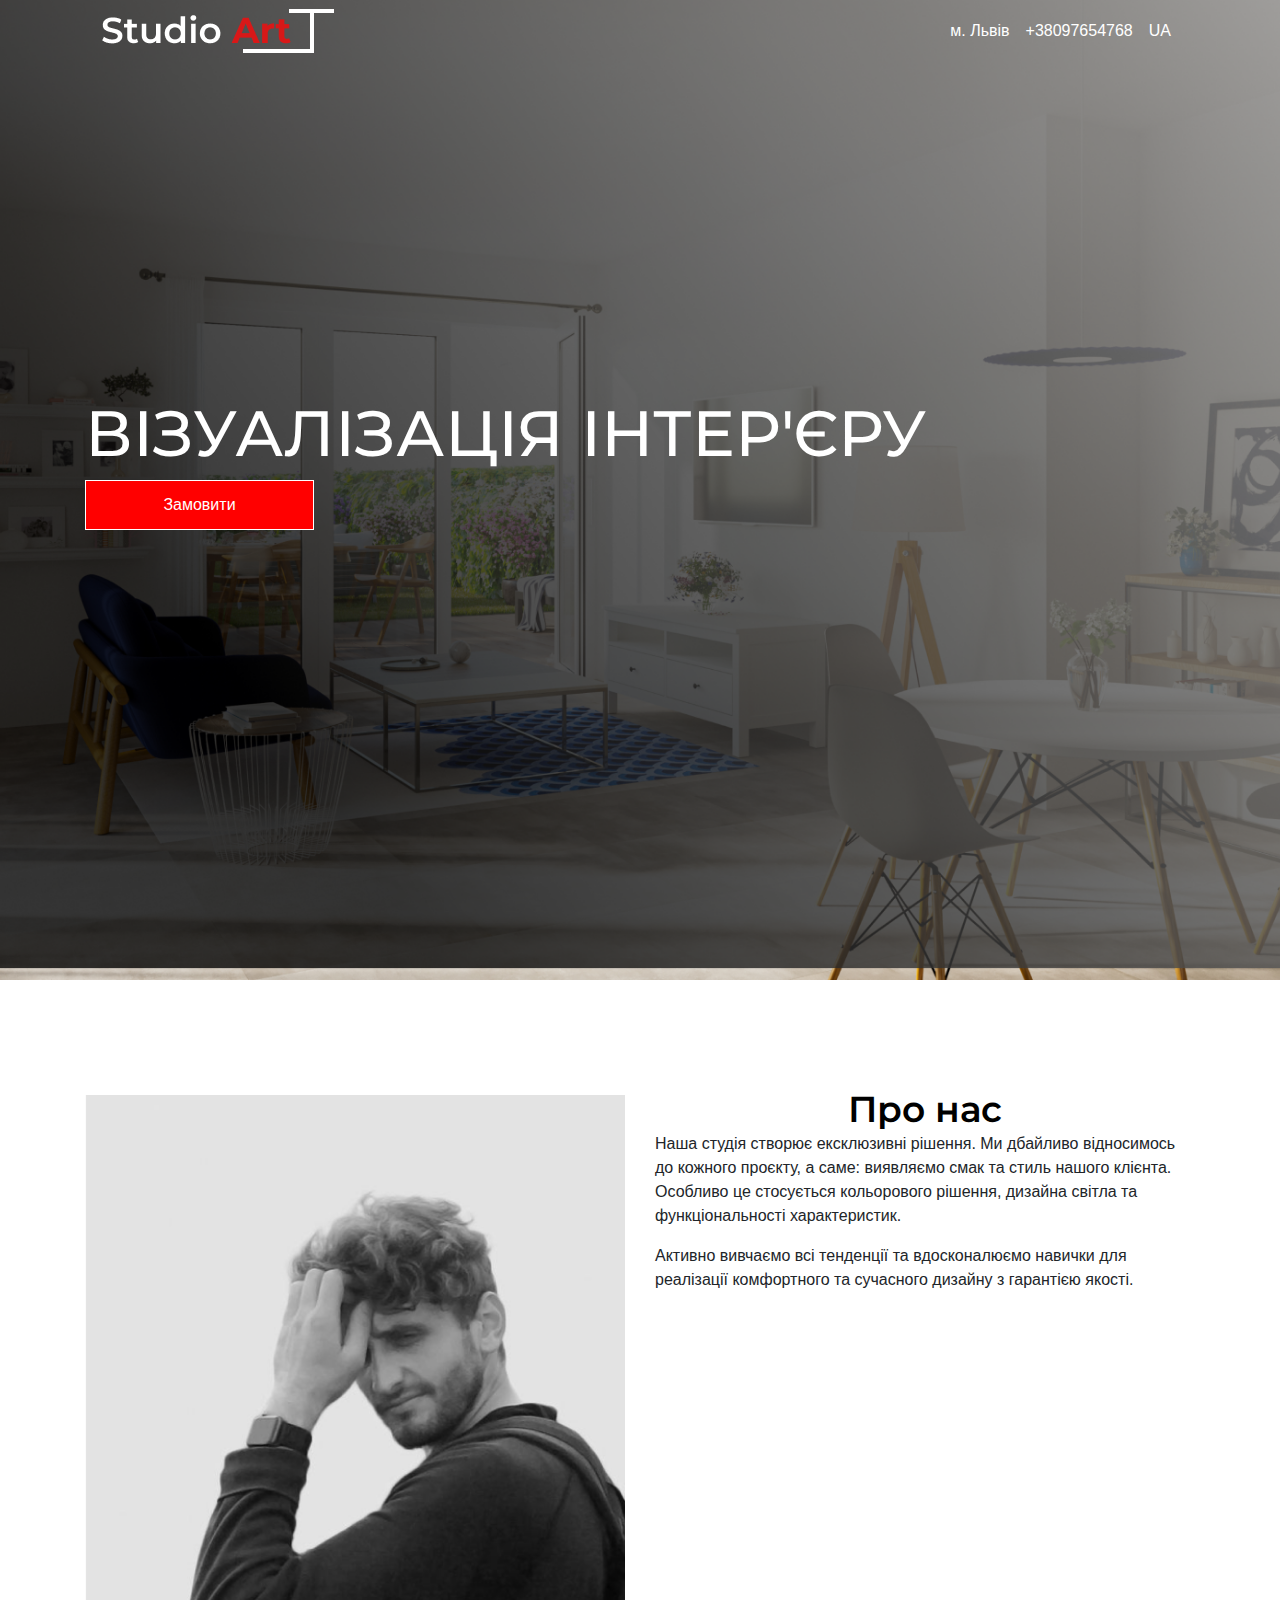
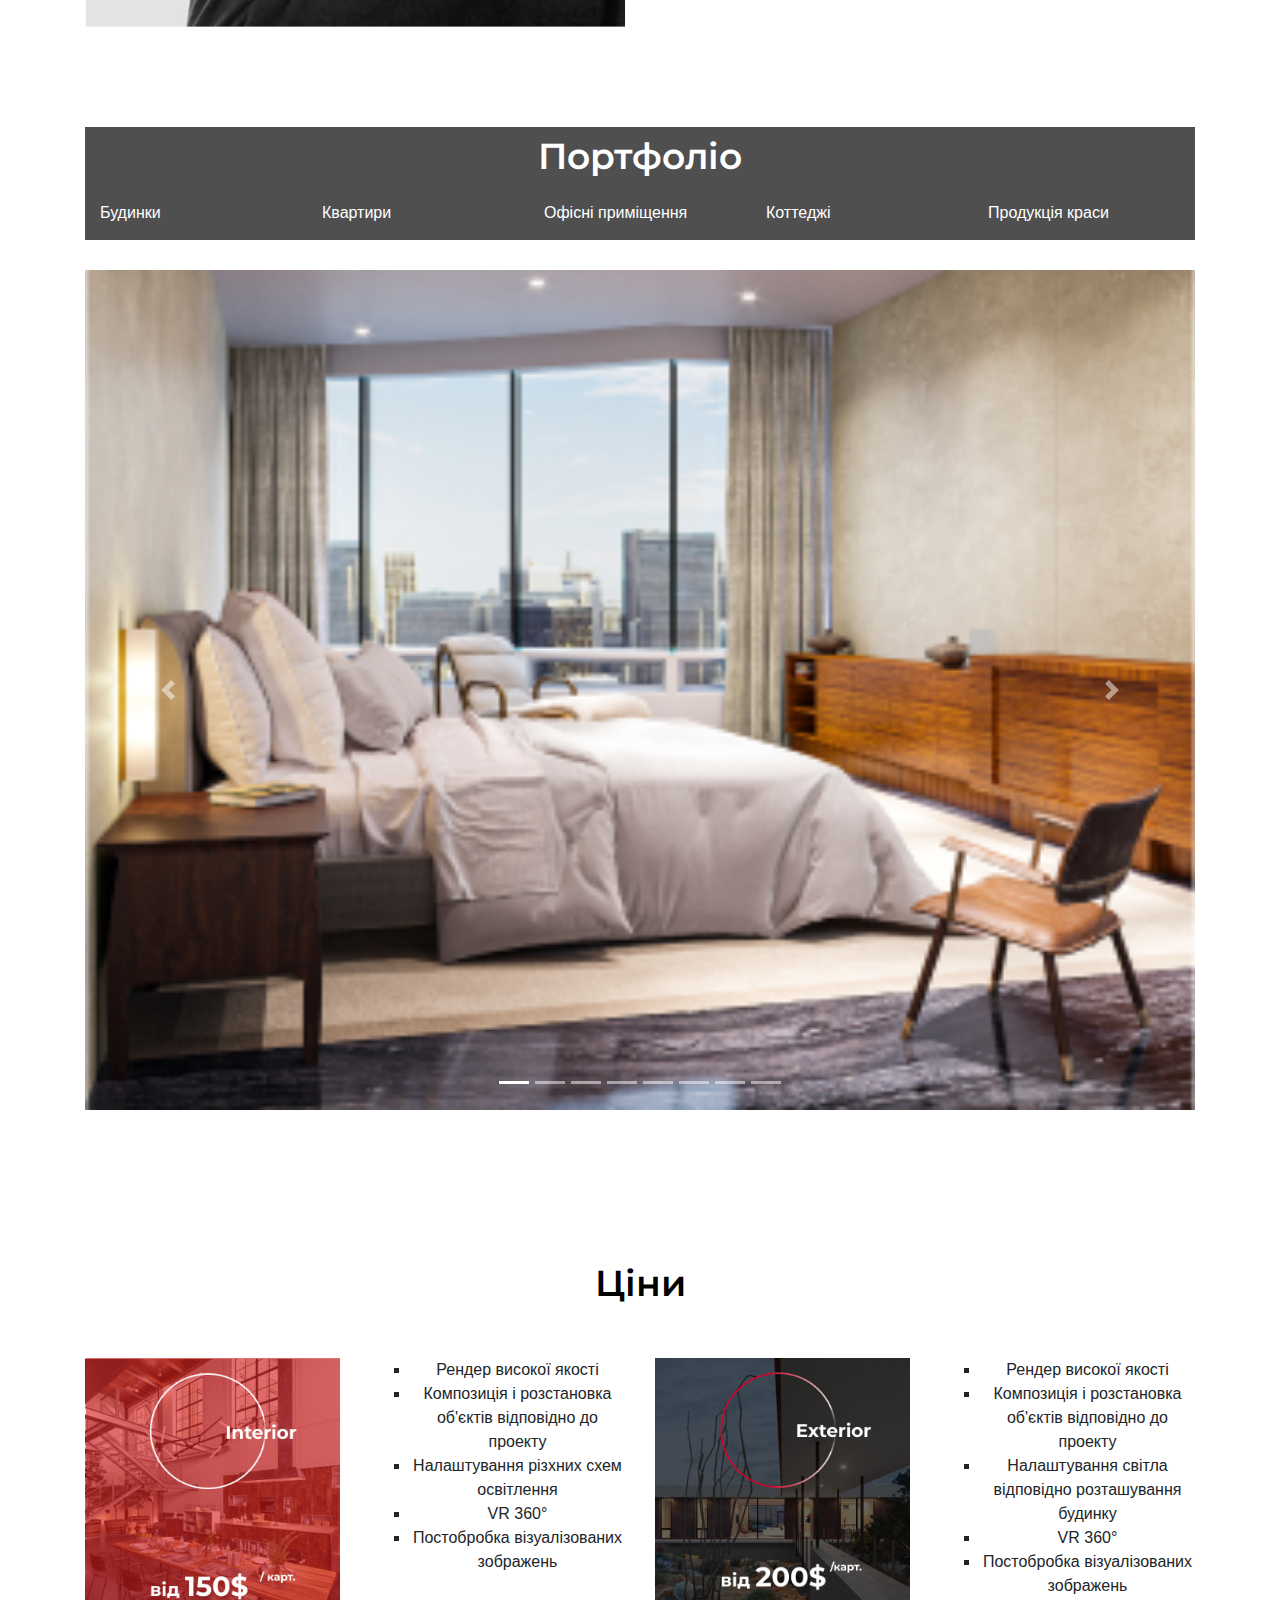
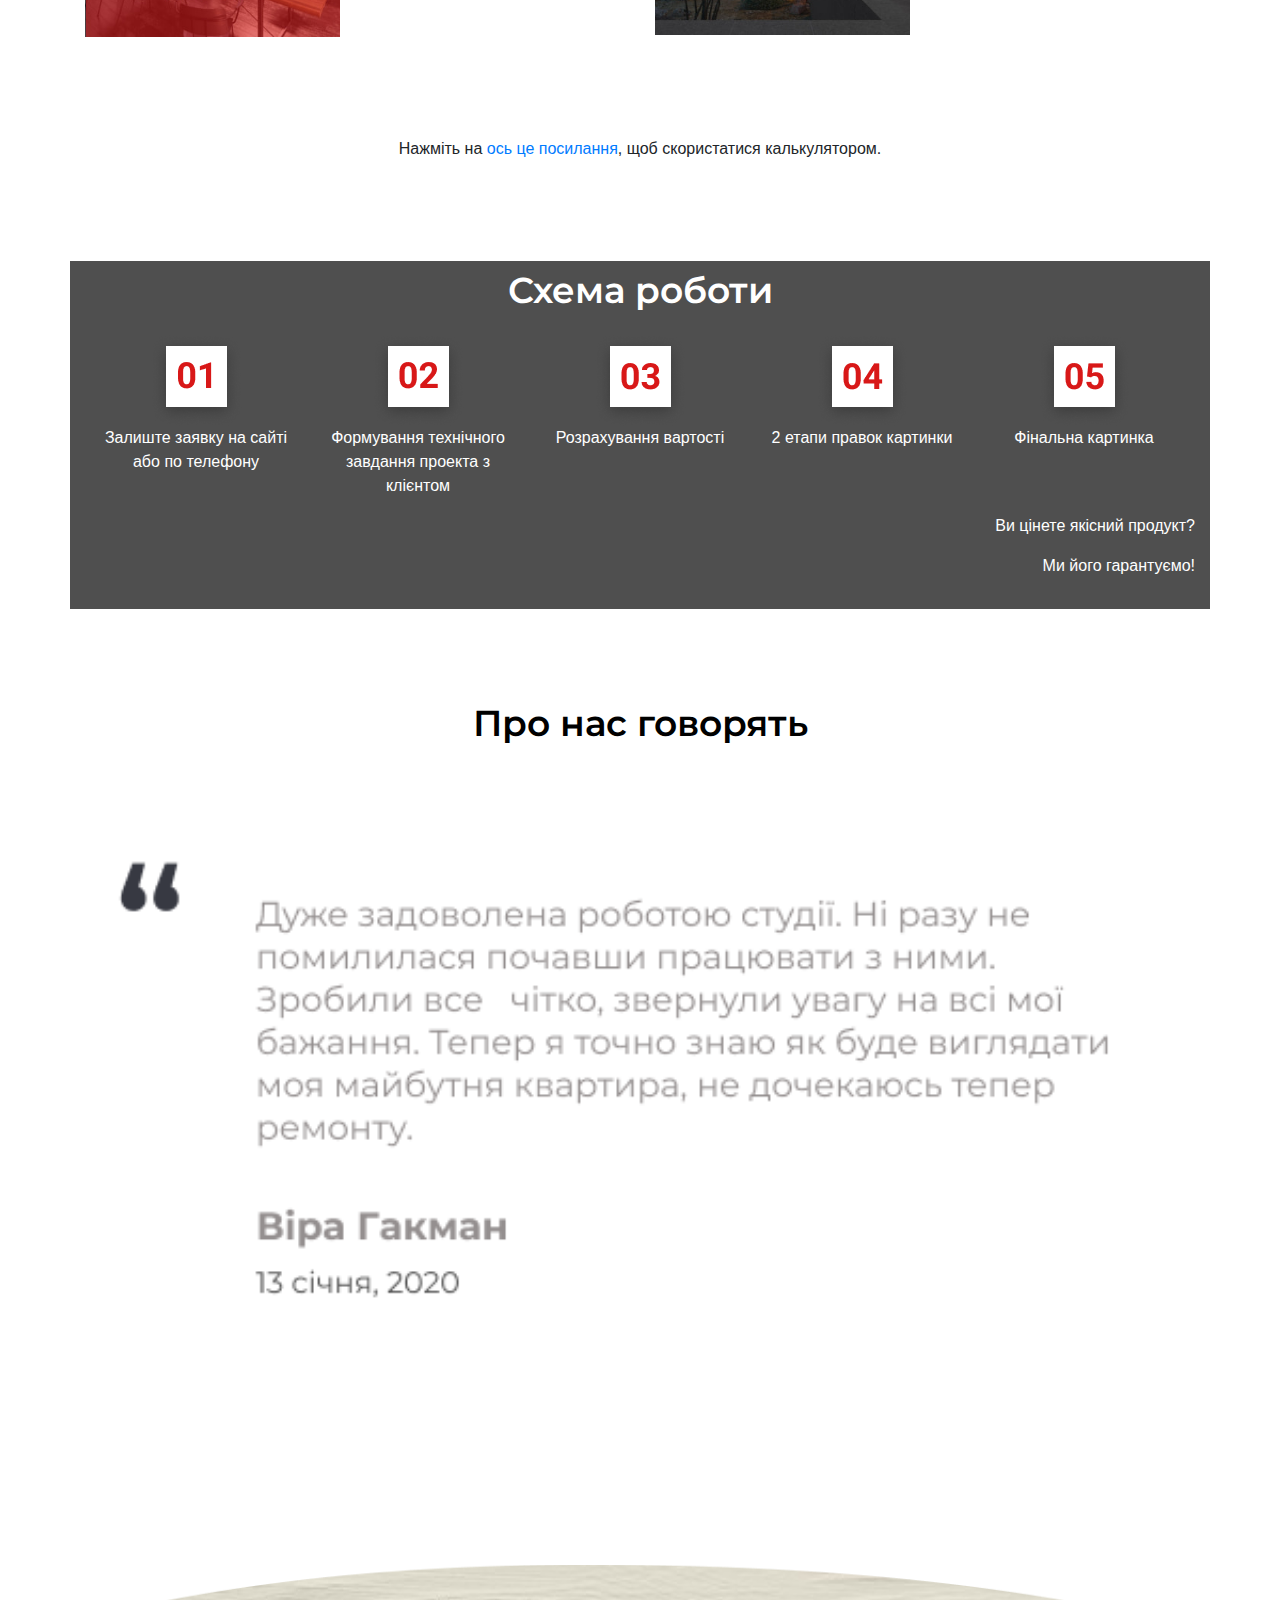
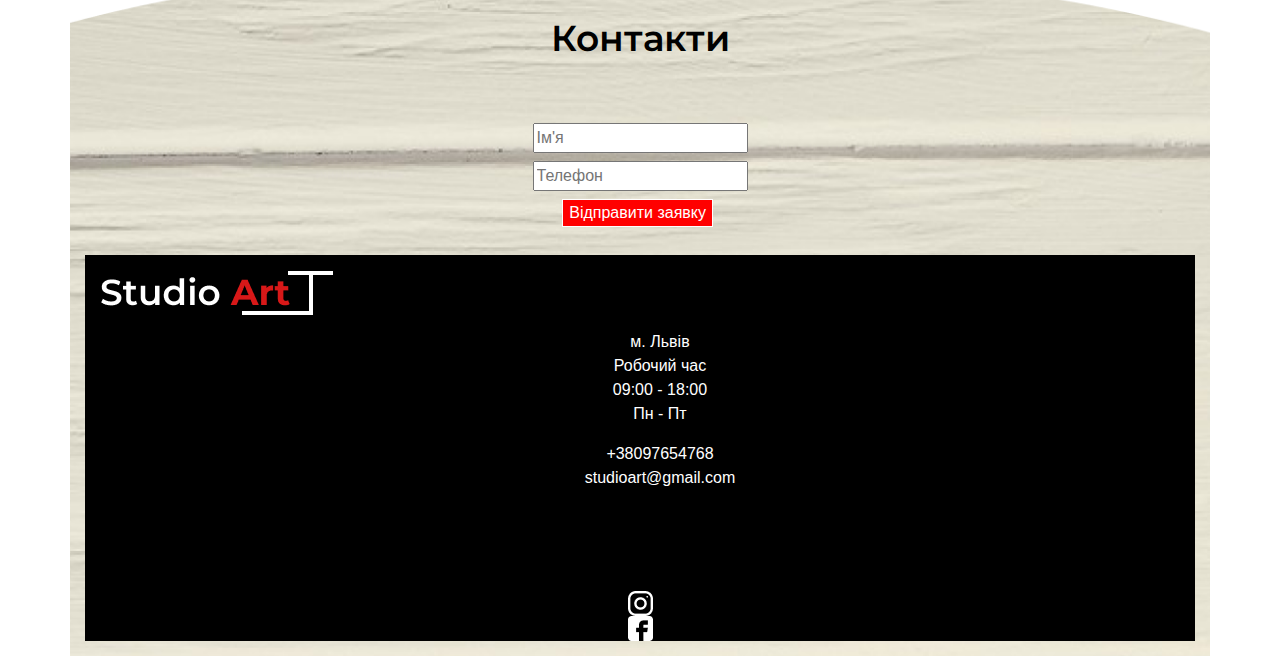
==== commit 4332f282: "Sample Code" ====
--- a/index.html
+++ b/index.html
@@ -5,75 +5,92 @@
     <meta name="viewport" content="width=device-width, initial-scale=1.0">
     <title>visualization</title>
     <link rel="shortcut icon" href="img/pikachu.png">
-    <link rel="stylesheet" href="https://stackpath.bootstrapcdn.com/bootstrap/4.5.2/css/bootstrap.min.css" integrity="sha384-JcKb8q3iqJ61gNV9KGb8thSsNjpSL0n8PARn9HuZOnIxN0hoP+VmmDGMN5t9UJ0Z" crossorigin="anonymous">
+    <link rel="stylesheet" href="https://stackpath.bootstrapcdn.com/bootstrap/4.5.2/css/bootstrap.min.css"
+          integrity="sha384-JcKb8q3iqJ61gNV9KGb8thSsNjpSL0n8PARn9HuZOnIxN0hoP+VmmDGMN5t9UJ0Z" crossorigin="anonymous">
     <link rel="stylesheet" href="css/index.css">
 </head>
 <body>
-<header class="container">
-    <nav class="navbar navbar-expand-lg navbar-dark bg-dark">
-        <div id="logo">
-            <img src="img/studio-art.png" alt="logo on which Studio Art is written">
-        </div>
-        <button class="navbar-toggler" type="button" data-toggle="collapse" data-target="#navbarNav" aria-controls="navbarNav" aria-expanded="false" aria-label="Toggle navigation">
-            <span class="navbar-toggler-icon"></span>
-        </button>
-        <div class="collapse navbar-collapse" id="navbarNav">
-            <ul class="navbar-nav">
-                <li class="nav-item active">
-                    <a class="nav-link" href="#town">
-                        м. Львів <span class="sr-only">(current)</span>
-                    </a>
-                </li>
-                <li class="nav-item">
-                    <a class="nav-link" href="#number">+38097654768</a>
-                </li>
-                <li class="nav-item">
-                    <a class="nav-link" href="#country">UA</a>
-                </li>
-                <li class="nav-item"></li>
-            </ul>
-            <span class="navbar-text"></span>
-        </div>
-    </nav>
-    <div class="header-banner">
-        <h1>Візуалізація інтер'єру</h1>
-        <button class="button">Замовити</button>
+<header id="header">
+    <div class="container">
+        <nav class="navbar navbar-expand-lg navbar-light">
+            <div id="logo">
+                <img src="img/studio-art.png" alt="logo on which Studio Art is written">
+            </div>
+            <button class="navbar-toggler" type="button" data-toggle="collapse" data-target="#navbarNav"
+                    aria-controls="navbarNav" aria-expanded="false" aria-label="Toggle navigation">
+                <span class="navbar-toggler-icon"></span>
+            </button>
+            <div class="col-md-3">
+                <div class=" bg-dark text-white">
+                    <div class="d-flex flex-wrap justify-content-center mt-2"></div>
+                    <h3 class="clock card-title text-center">
+                        <a><span class="badge hours"></span></a>
+                        <a><span class="badge min"></span></a>
+                        <a><span class="badge sec"></span></a>
+                    </h3>
+                </div>
+            </div>
+            <div class="collapse navbar-collapse" id="navbarNav">
+                <ul class="navbar-nav">
+                    <li class="nav-item active">
+                        <a class="nav-link" href="#town">м. Львів <span class="sr-only">(current)</span></a>
+                    </li>
+                    <li class="nav-item">
+                        <a class="nav-link" href="#number">+38097654768</a>
+                    </li>
+                    <li class="nav-item">
+                        <a class="nav-link" href="#country">UA</a>
+                    </li>
+                    <li class="nav-item"></li>
+                </ul>
+                <span class="navbar-text"></span>
+            </div>
+        </nav>
+        <div class="header-banner">
+            <h1>ВІЗУАЛІЗАЦІЯ ІНТЕР'ЄРУ</h1>
+            <button class="button">Замовити</button>
+        </div>
     </div>
 </header>
-<section>
-    <div>
-        <img class="man-picture" src="img/man-foto.png" alt="man">
-    </div>
-    <div>
-        <h2>About us</h2>
-        <p>Наша студія створює ексклюзивні рішення. Ми дбайливо відносимось до кожного проєкту, а саме: виявляємо смак
-            та стиль нашого клієнта.
-            Особливо це стосується кольорового рішення, дизайна світла та функціональності характеристик.</p>
-        <p>Активно вивчаємо всі тенденції та вдосконалюємо навички для реалізації комфортного та сучасного дизайну з
-            гарантією якості.</p>
-    </div>
-</section>
-<section>
-    <div>
-        <h2 id="portfolio">Portfolio</h2>
+<section id="about-us" class="container">
+    <div class="row">
+        <div class="col-md-6">
+            <img class="man-picture" src="img/man-foto.png" alt="man">
+        </div>
+        <div class="col-md-6">
+            <h2 class="block-title">Про нас</h2>
+            <p>Наша студія створює ексклюзивні рішення. Ми дбайливо відносимось до кожного проєкту, а саме: виявляємо
+                смак
+                та стиль нашого клієнта.
+                Особливо це стосується кольорового рішення, дизайна світла та функціональності характеристик.</p>
+            <p>Активно вивчаємо всі тенденції та вдосконалюємо навички для реалізації комфортного та сучасного дизайну з
+                гарантією якості.</p>
+        </div>
+    </div>
+</section>
+<section id="portfolio" class="container">
+    <div id="portfolio-title">
+        <div>
+            <h2 class="block-title">Портфоліо</h2>
+        </div>
         <div class="portfolio-list">
-            <ul>
-                <li>
-                    <a href="#hauses">Hauses</a>
-                </li>
-                <li>
-                    <a href="#apartments">Apartments</a>
-                </li>
-                <li>
-                    <a href="#office-space">Office Space</a>
-                </li>
-                <li>
-                    <a href="#cottage">Cottage</a>
-                </li>
-                <li>
-                    <a href="#beauty-products">Beauty products</a>
-                </li>
-            </ul>
+            <div class="row">
+                <div class="col">
+                    <a href="#hauses">Будинки</a>
+                </div>
+                <div class="col">
+                    <a href="#apartments">Квартири</a>
+                </div>
+                <div class="col">
+                    <a href="#office-spaces">Офісні приміщення</a>
+                </div>
+                <div class="col">
+                    <a href="#cottage">Коттеджі</a>
+                </div>
+                <div class="col">
+                    <a href="#beauty-products">Продукція краси</a>
+                </div>
+            </div>
         </div>
     </div>
     <div id="carouselRooms" class="carousel slide" data-ride="carousel">
@@ -86,7 +103,6 @@
             <li data-target="#carouselRooms" data-slide-to="5"></li>
             <li data-target="#carouselRooms" data-slide-to="6"></li>
             <li data-target="#carouselRooms" data-slide-to="7"></li>
-            <li data-target="#carouselRooms" data-slide-to="8"></li>
         </ol>
         <div class="carousel-inner">
             <div class="carousel-item active">
@@ -98,9 +114,6 @@
             </div>
             <div class="carousel-item">
                 <img src="img/appartment-third.png" class="d-block w-100" alt="bathroom">
-            </div>
-            <div class="carousel-item">
-                <img src="img/appt-four.png" class="d-block w-100" alt="kitchen">
             </div>
             <div class="carousel-item">
                 <img src="img/appt-five.png" class="d-block w-100" alt="kidsroom">
@@ -129,110 +142,185 @@
         </a>
     </div>
 </section>
-<section>
+<section id="price" class="container">
     <div>
-        <h2>Price</h2>
-    </div>
+        <h2 class="block-title">Ціни</h2>
+    </div>
+    <div class="row">
+        <div class="col-md-6">
+            <div class="row">
+                <div class="col-md-6">
+                    <img src="img/interior-first.jpg" alt="interior">
+                </div>
+                <div class="price-list col-md-6">
+                    <ul class="price-list">
+                        <li>Рендер високої якості</li>
+                        <li>Композиція і розстановка об'єктів відповідно до проекту</li>
+                        <li>Налаштування різхних схем освітлення</li>
+                        <li>VR 360°</li>
+                        <li>Постобробка візуалізованих зображень</li>
+                    </ul>
+                </div>
+            </div>
+        </div>
+        <div class="col-md-6">
+            <div class="row">
+                <div class="col-md-6">
+                    <img src="img/interior-second.jpg" alt="interriors">
+                </div>
+                <div class="col-md-6">
+                    <div class="price-list">
+                        <ul class="price-list">
+                            <li>Рендер високої якості</li>
+                            <li>Композиція і розстановка об'єктів відповідно до проекту</li>
+                            <li>Налаштування світла відповідно розташування будинку</li>
+                            <li>VR 360°</li>
+                            <li>Постобробка візуалізованих зображень</li>
+                        </ul>
+                    </div>
+                </div>
+            </div>
+        </div>
+    </div>
+    <nav class="calculator">
+        <p>
+            Нажміть на <a href="form.html">ось це посилання</a>, щоб скористатися калькулятором.
+        </p>
+    </nav>
+</section>
+<section id="scheme-job" class="container">
     <div>
         <div>
-            <div>
-                <img src="img/interior.png" alt="interior">
-                <div>
-                    <img src="img/interior-second.png" alt="interriors">
-                </div>
-            </div>
-        </div>
-    </div>
-</section>
-<section>
+            <h2 class="block-title">Схема роботи</h2>
+        </div>
+        <div class="container">
+            <div class="row">
+                <div class="col-sm">
+                    <img src="img/zero-one.png" alt="one">
+                    <p>Залиште заявку на сайті або по телефону</p>
+                </div>
+                <div class="col-sm">
+                    <img src="img/zero-two.png" alt="two">
+                    <p>Формування технічного завдання проекта з клієнтом</p>
+                </div>
+                <div class="col-sm">
+                    <img src="img/zero-three.png" alt="three">
+                    <p>Розрахування вартості</p>
+                </div>
+                <div class="col-sm">
+                    <img src="img/zero-four.png" alt="four">
+                    <p>2 етапи правок картинки</p>
+                </div>
+                <div class="col-sm">
+                    <img src="img/zero-five.png" alt="five">
+                    <p>Фінальна картинка</p>
+                </div>
+            </div>
+        </div>
+        <div class="scheme-answers">
+            <p>Ви цінете якісний продукт?</p>
+            <p>Ми його гарантуємо!</p>
+        </div>
+    </div>
+</section>
+<section id="reviews-about-us" class="container">
     <div>
-        <h2>Sheme of Work</h2>
-    </div>
+        <h2 class="block-title">Про нас говорять</h2>
+    </div>
+    <div id="carouselAboutUs" class="carousel slide" data-ride="carousel">
+        <ol class="carousel-indicators">
+            <li data-target="#carouselAboutUs" data-slide-to="0" class="active"></li>
+            <li data-target="#carouselAboutUs" data-slide-to="1"></li>
+            <li data-target="#carouselAboutUs" data-slide-to="2"></li>
+        </ol>
+        <div class="carousel-inner">
+            <div class="carousel-item active">
+                <img src="img/feedback-one.png" class="d-block w-100" alt="one">
+            </div>
+            <div class="carousel-item">
+                <img src="img/feedback-two.png" class="d-block w-100" alt="two">
+            </div>
+            <div class="carousel-item">
+                <img src="img/feedback-three.png" class="d-block w-100" alt="three">
+            </div>
+        </div>
+        <a class="carousel-control-prev" href="#carouselAboutUs" role="button" data-slide="prev">
+            <span class="carousel-control-prev-icon" aria-hidden="true"></span>
+            <span class="sr-only">Previous</span>
+        </a>
+        <a class="carousel-control-next" href="#carouselAboutUs" role="button" data-slide="next">
+            <span class="carousel-control-next-icon" aria-hidden="true"></span>
+            <span class="sr-only">Next</span>
+        </a>
+    </div>
+</section>
+<footer id="contacts" class="container">
     <div>
-        <img src="img/zero-one.png" alt="one">
-        <p>Залиште заявку на сайті або по телефону</p>
-        <img src="img/zero-two.png" alt="two">
-        <p>Формування технічного завдання проекта з клієнтом</p>
-        <img src="img/zero-three.png" alt="three">
-        <p>Розрахування вартості</p>
-        <img src="img/zero-four.png" alt="four">
-        <p>2 етапи правок картинки</p>
-        <img src="img/zero-five.png" alt="five">
-        <p>Фінальна картинка</p>
-    </div>
-    <div>
-        <p>Ви цінете якісний продукт?</p>
-        <p>Ми його гарантуємо!</p>
-    </div>
-</section>
-<section>
-    <div>
-        <h2>They say about us</h2>
-    </div>
-    <div>
-        <img src="img/feedback-one.png" alt="one">
-        <img src="img/feedback-two.png" alt="two">
-        <img src="img/feedback-three.png" alt="three">
-    </div>
-    <div>
-        <img src="img/third-button.png" alt="button">
-    </div>
-</section>
-<footer>
-    <div>
-        <h2 id="contacts">Contacts</h2>
-        <div>
+        <h2 class="block-title">Контакти</h2>
+        <div id="form-action">
             <form action="https://formspree.io/mqkyrvaa" method="post">
                 <label>
-                    <input type="text" placeholder="Name" name="name" required>
+                    <input type="text" placeholder="Ім'я" name="name" required>
                 </label>
                 <br>
                 <label>
-                    <input type="text" placeholder="Phone" name="phone" required>
+                    <input type="text" placeholder="Телефон" name="phone" required>
                 </label>
                 <br>
                 <label>
-                    <input type="submit" name="submit" value="Send an application">
+                    <input class="contacts-button" type="submit" name="submit" value="Відправити заявку">
                 </label>
             </form>
         </div>
     </div>
-    <div>
+    <div id="footer-logo">
         <img src="img/studio-art.png" alt="logo">
     </div>
-    <div>
-        <ul>
+    <div id="footer-item">
+        <ul class="list-item">
             <li>
-                <a href="#town">Town</a>
+                <a href="#town">м. Львів</a>
             </li>
             <li>
-                <a href="#time-work">Time work</a>
+                <a href="#time-work">Робочий час</a>
             </li>
             <li>
                 <a href="#time">09:00 - 18:00</a>
             </li>
             <li>
-                <a href="#day">Mon - Fri</a>
+                <a href="#day">Пн - Пт</a>
             </li>
         </ul>
-        <div>
-            <ul>
+        <div id="social-code">
+            <ul class="list-item">
                 <li>
-                    <a href="#number">38097654768</a>
+                    <a href="#number">+38097654768</a>
                 </li>
                 <li>
                     <a href="#number">studioart@gmail.com</a>
                 </li>
             </ul>
-            <div>
-                <img src="img/facebook.png" alt="facebook">
-                <img src="img/instagram.png" alt="instagram">
+            <div id="footer-social-icon">
+                <div>
+                    <a href="https://www.instagram.com/">
+                        <img src="img/instagram.png" alt="instagram"></a>
+                </div>
+                <div>
+                    <a href="https://uk-ua.facebook.com/">
+                        <img src="img/facebook.png" alt="facebook"></a>
+                </div>
             </div>
         </div>
     </div>
 </footer>
-<script src="http://code.jquery.com/jquery-3.5.1.min.js" integrity="sha256-9/aliU8dGd2tb6OSsuzixeV4y/faTqgFtohetphbbj0=" crossorigin="anonymous"></script>
-<script src="https://cdn.jsdelivr.net/npm/popper.js@1.16.1/dist/umd/popper.min.js" integrity="sha384-9/reFTGAW83EW2RDu2S0VKaIzap3H66lZH81PoYlFhbGU+6BZp6G7niu735Sk7lN" crossorigin="anonymous"></script>
-<script src="https://stackpath.bootstrapcdn.com/bootstrap/4.5.2/js/bootstrap.min.js" integrity="sha384-B4gt1jrGC7Jh4AgTPSdUtOBvfO8shuf57BaghqFfPlYxofvL8/KUEfYiJOMMV+rV" crossorigin="anonymous"></script>
+<script src="https://code.jquery.com/jquery-3.5.1.min.js"
+        integrity="sha256-9/aliU8dGd2tb6OSsuzixeV4y/faTqgFtohetphbbj0=" crossorigin="anonymous"></script>
+<script src="https://cdn.jsdelivr.net/npm/popper.js@1.16.1/dist/umd/popper.min.js"
+        integrity="sha384-9/reFTGAW83EW2RDu2S0VKaIzap3H66lZH81PoYlFhbGU+6BZp6G7niu735Sk7lN"
+        crossorigin="anonymous"></script>
+<script src="https://stackpath.bootstrapcdn.com/bootstrap/4.5.2/js/bootstrap.min.js"
+        integrity="sha384-B4gt1jrGC7Jh4AgTPSdUtOBvfO8shuf57BaghqFfPlYxofvL8/KUEfYiJOMMV+rV"
+        crossorigin="anonymous"></script>
+<script src="js/script.js"></script>
 </body>
 </html>
--- a/css/index.css
+++ b/css/index.css
@@ -12,6 +12,26 @@
     padding: 0;
 }
 
+#header {
+    background-image: url(../img/background.png);
+    background-position: center;
+    background-size: cover;
+    min-height: 980px;
+    min-width: auto;
+    opacity: 1;
+}
+#header {
+    margin-bottom: 115px;
+}
+#header .col-md-3 {
+    margin-left: 100px;
+}
+#header #navbarNav {
+    justify-content: flex-end;
+}
+#header #navbarNav .nav-item a {
+    color: white;
+}
 .header-nav .navbarNav {
     justify-content: flex-end;
     flex: 1;
@@ -22,7 +42,7 @@
     display: block;
     text-decoration: none;
     text-transform: uppercase;
-    color: var(--main-color);
+    color: black;
     padding: 5px;
     border: 1px solid transparent;
 }
@@ -31,10 +51,6 @@
     border: 1px solid var(--main-color);
 }
 
-.header {
-
-}
-
 .header-nav {
     background-position: top;
     background-size: cover;
@@ -44,48 +60,191 @@
     background-position: top;
     background-size: cover;
     min-height: 400px;
-    display: flex;
-    align-items:center;
-    justify-content: center;
+    display: table;
+    align-items: center;
+    justify-content: right;
     flex-direction: column;
 }
 
-.header-banner h1 {
-    font-size: 3.5rem;
-    color: var(--accent-color);
-}
-
-@media (min-width: 500px) {
-    .portfolio-list {
-        display:grid;
-        grid-template-columns: 1fr 1fr;
-        grid-gap: 5px;
-    }
-}
-
-@media (min-width: 660px) {
-    .portfolio-list {
-        grid-template-columns: 1fr 1fr 1fr;
-    }
-}
-
-@media (min-width: 980px) {
-    .portfolio-list {
-        grid-template-columns: 4, 1fr;
-    }
-}
-
+#header .header-banner h1 {
+    font-family: Montserrat;
+    font-style: normal;
+    font-weight: 500;
+    font-size: 64px;
+    line-height: 78px;
+    color: #FFFFFF;
+
+}
+#header .header-banner h1 {
+    margin-top: 333px;
+}
+#about-us .man-picture {
+    width: 100%;
+}
+#about-us {
+    margin-top: 115px;
+    margin-bottom: 100px;
+}
+#portfolio {
+    margin-bottom: 159px;
+}
+#portfolio .block-title {
+    color: white;
+}
+#portfolio-title {
+    background-image: url(../img/background-second.png);
+    background-position: center;
+    background-size: cover;
+    min-height: auto;
+    min-width: auto;
+    opacity: 1;
+    color: white;
+}
+#portfolio .portfolio-list {
+    margin-top: 30px;
+}
+#portfolio-title {
+    padding: 15px;
+}
+#portfolio-title {
+    margin-bottom: 30px;
+}
+#portfolio .portfolio-list a {
+    color: white;
+}
+#portfolio .block-title {
+    text-align: center;
+}
+#portfolio .block-title h2 {
+    text-align: center;
+}
+#price {
+    margin-bottom: 100px;
+}
+#price .block-title {
+    margin-bottom: 60px;
+}
+#price {
+    text-align: center;
+}
+#price img {
+    width: 100%;
+}
+#price .calculator {
+    margin-top: 100px;
+}
+#price .price-list {
+    list-style-type: square;
+}
+#scheme-job {
+    margin-bottom: 100px;
+}
+#scheme-job {
+    padding: 15px;
+}
+#scheme-job .block-title {
+    margin-bottom: 30px;
+}
+#scheme-job {
+    background-image: url(../img/background-second.png);
+    background-position: center;
+    background-size: cover;
+    min-height: auto;
+    min-width: auto;
+    opacity: 1;
+    color: white;
+}
+#scheme-job {
+    margin: auto;
+    text-align: center;
+}
+.scheme-answers {
+    text-align: end;
+}
+#scheme-job .block-title {
+    color: white;
+}
+#reviews-about-us {
+    margin-bottom: 100px;
+}
+#reviews-about-us .block-title {
+    margin-top: 100px;
+    margin-bottom: 60px;
+}
+#reviews-about-us {
+    text-align: center;
+}
+#contacts {
+    background-image: url(../img/contacts-background.png);
+    margin-top: 189px;
+    padding: 15px;
+    background-position: center;
+    background-size: cover;
+    min-height: auto;
+    min-width: auto;
+    opacity: 1;
+}
+#contacts .block-title {
+    margin-top: 44px;
+    margin-bottom: 60px;
+}
+#contacts #footer-item a {
+    color: white;
+}
+#contacts .block-title {
+    text-align: center;
+}
+#form-action {
+    text-align: center;
+}
+#footer-logo {
+    background-image: url(../img/footer-logo.png);
+    background-position: center;
+    background-size: cover;
+    min-height: auto;
+    min-width: auto;
+    opacity: 1;
+}
+#footer-item {
+    background-image: url(../img/footer-logo.png);
+}
+#footer-item {
+    text-align: center;
+}
+#footer-item {
+    color: #FFFFFF;
+    text-decoration: none;
+    background-color: transparent;
+}
+#footer-item .list-item {
+    list-style-type: none;
+}
+#footer-social-icon {
+    background-image: url(../img/footer-logo.png);
+    margin-top: 100px;
+}
+#footer-logo {
+    padding: 15px;
+}
+#social-code {
+    text-align: center;
+}
 /* Controls */
 
 .button {
-    padding: 2em 6rem;
     border: 0.1em solid #FFFFFF;
-    margin: 0 0.3em 0.3em 0;
-    border-radius: 0.12em;
+    width: 229px;
+    height: 50px;
+    left: 34px;
+    top: 463px;
+    border-radius: 0;
     color: #FFFFFF;
-    text-align: center;
+    text-align: left;
     transition: all 0.7s;
     background-color: red;
+}
+.button {
+    text-align: center;
 }
 
 .button:hover {
@@ -102,4 +261,55 @@
 .card-button:hover {
     background-color: black;
     color: white;
+}
+.contacts-button {
+    border: 0.1em solid #FFFFFF;
+    margin: 0 0.3em 0.3em 0;
+    border-radius: 0;
+    color: #FFFFFF;
+    text-align: left;
+    transition: all 0.7s;
+    background-color: red;
+}
+
+.contacts-button:hover {
+    color: #000000;
+    background-color: #FFFFFF;
+    cursor: pointer;
+}
+
+.card-contacts-button {
+    border-color: black;
+    color: black;
+}
+
+.card-contacts-button:hover {
+    background-color: black;
+    color: white;
+}
+#form-action {
+    padding:10px;
+    margin:5px 15px;
+    border-radius:5px;
+}
+.block-title  {
+    font-family: Montserrat;
+    font-style: normal;
+    font-weight: 600;
+    font-size: 36px;
+    line-height: 29px;
+    display: flex;
+    align-items: center;
+    text-align: center;
+    justify-content: center;
+    color: #000000;
+}
+
+@media (max-width: 768px) {
+    .block-title {
+        font-size: 24px;
+    }
+    #header .header-banner h1 {
+        font-size: 34px;
+    }
 }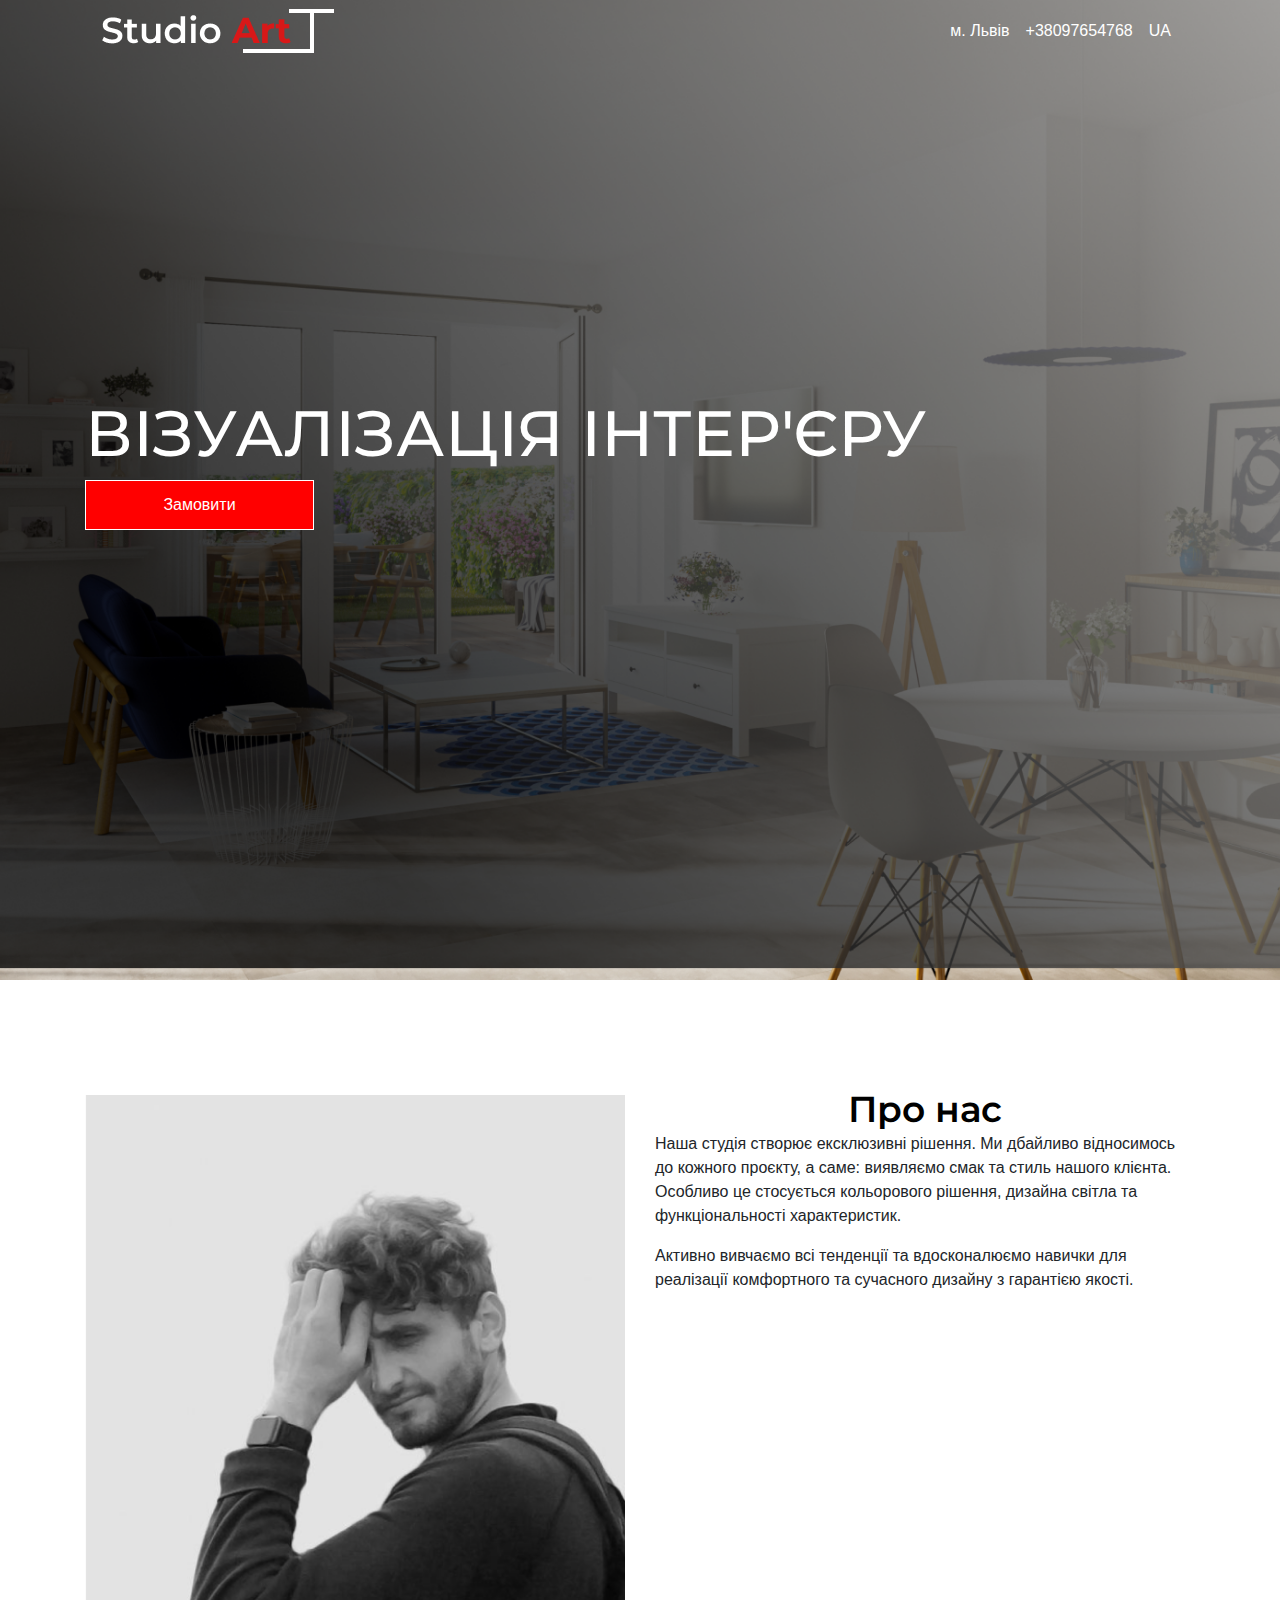
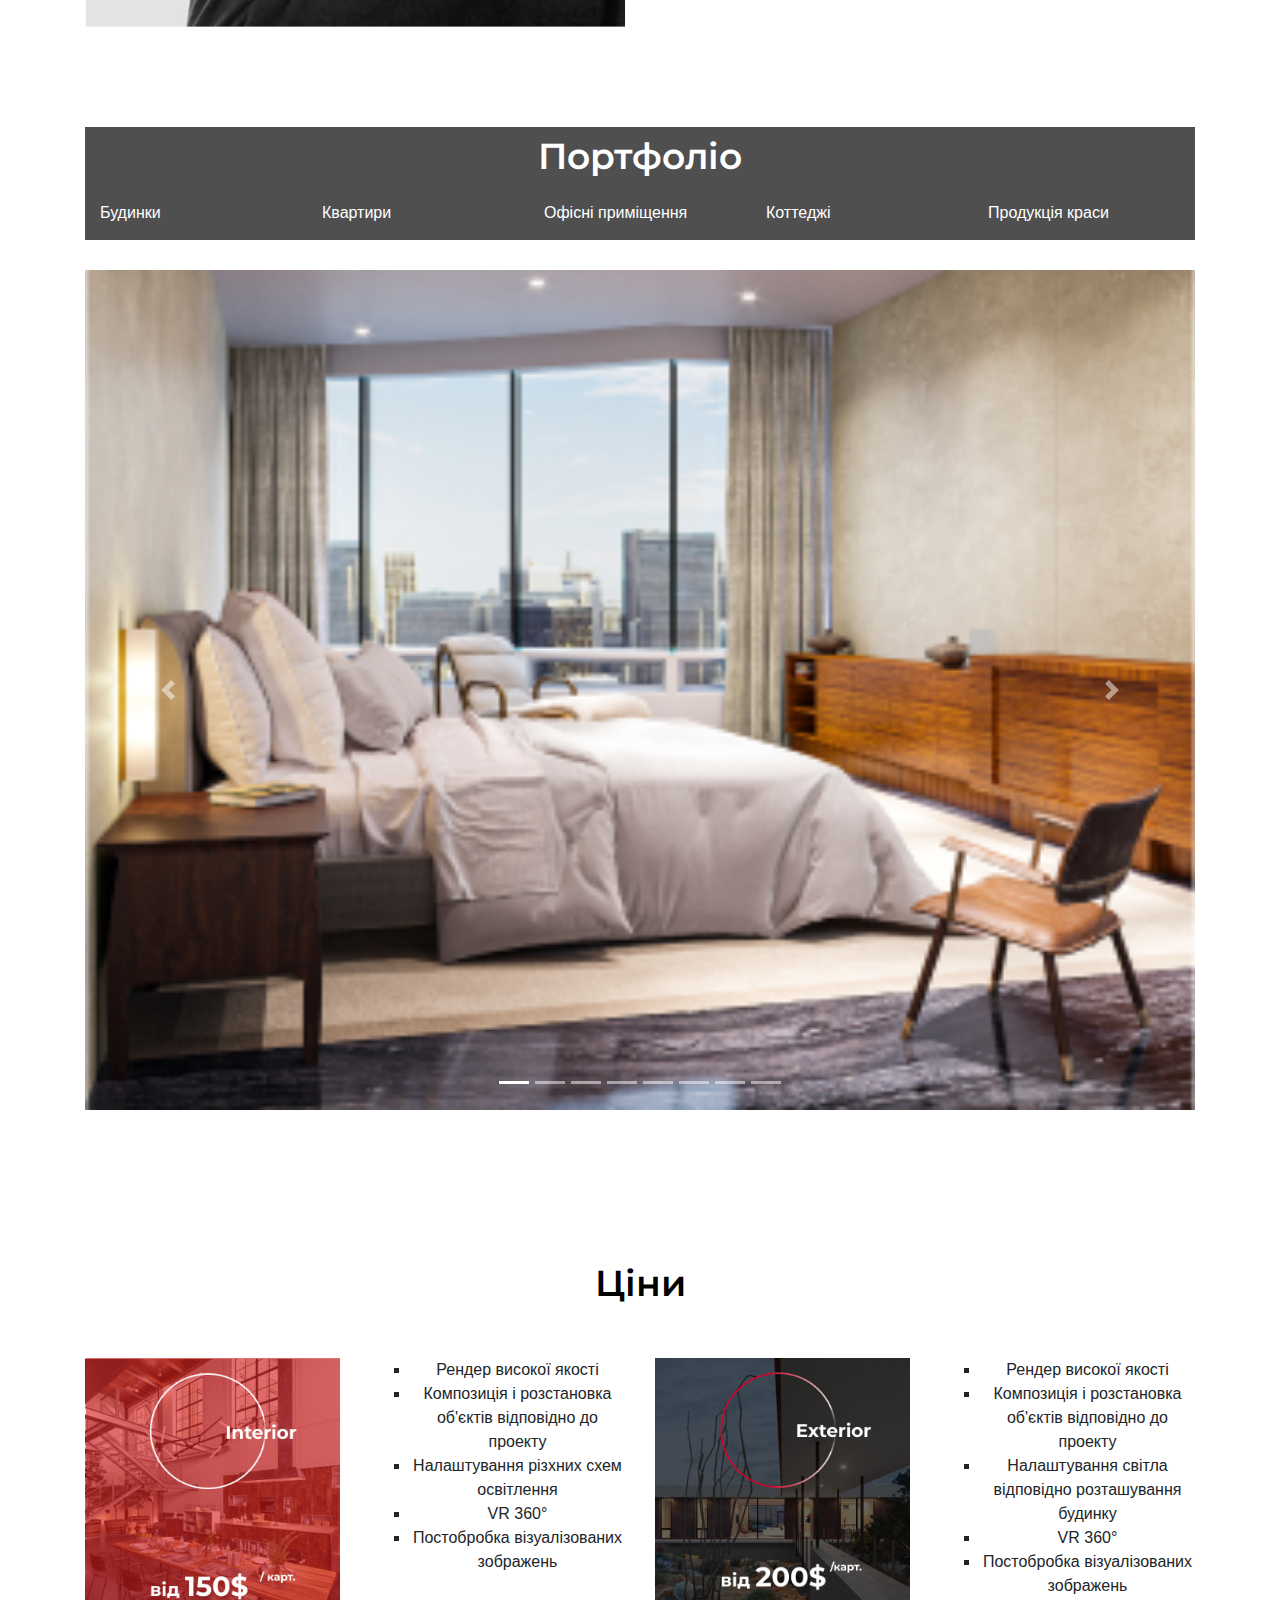
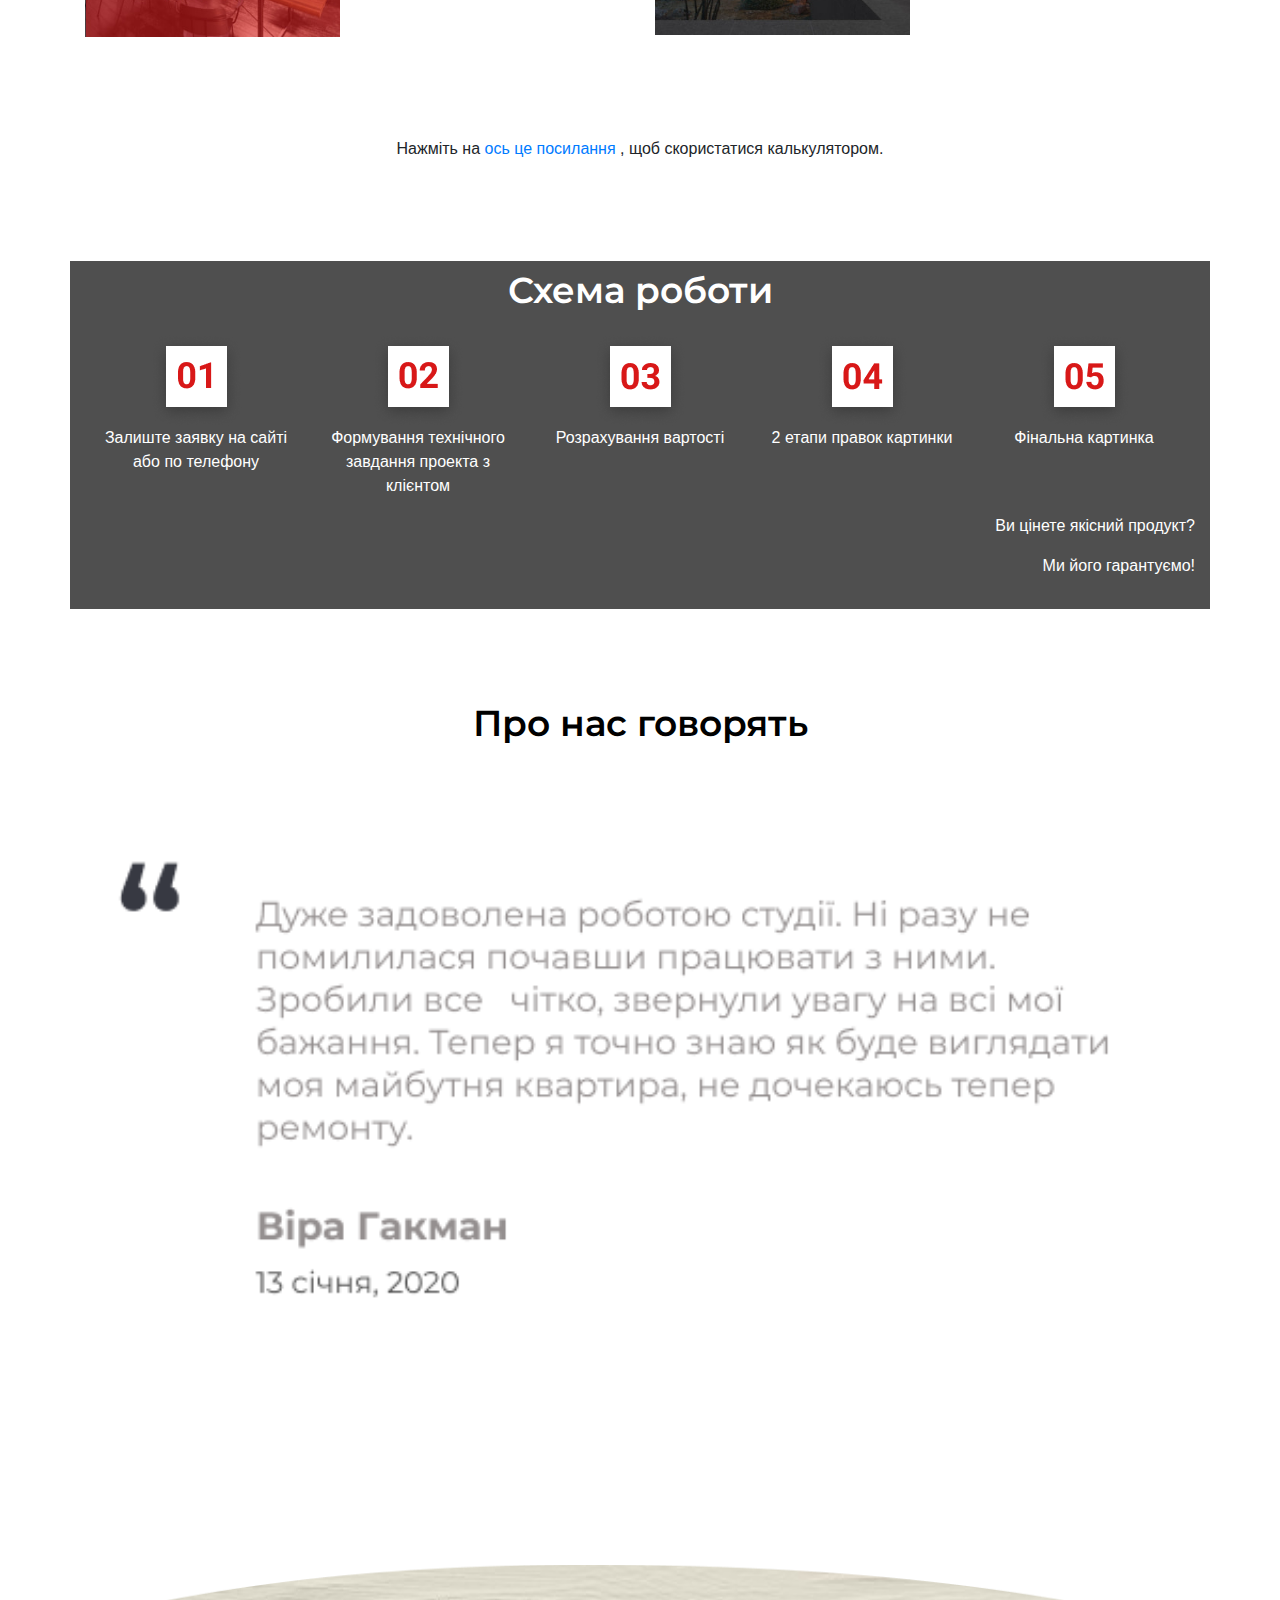
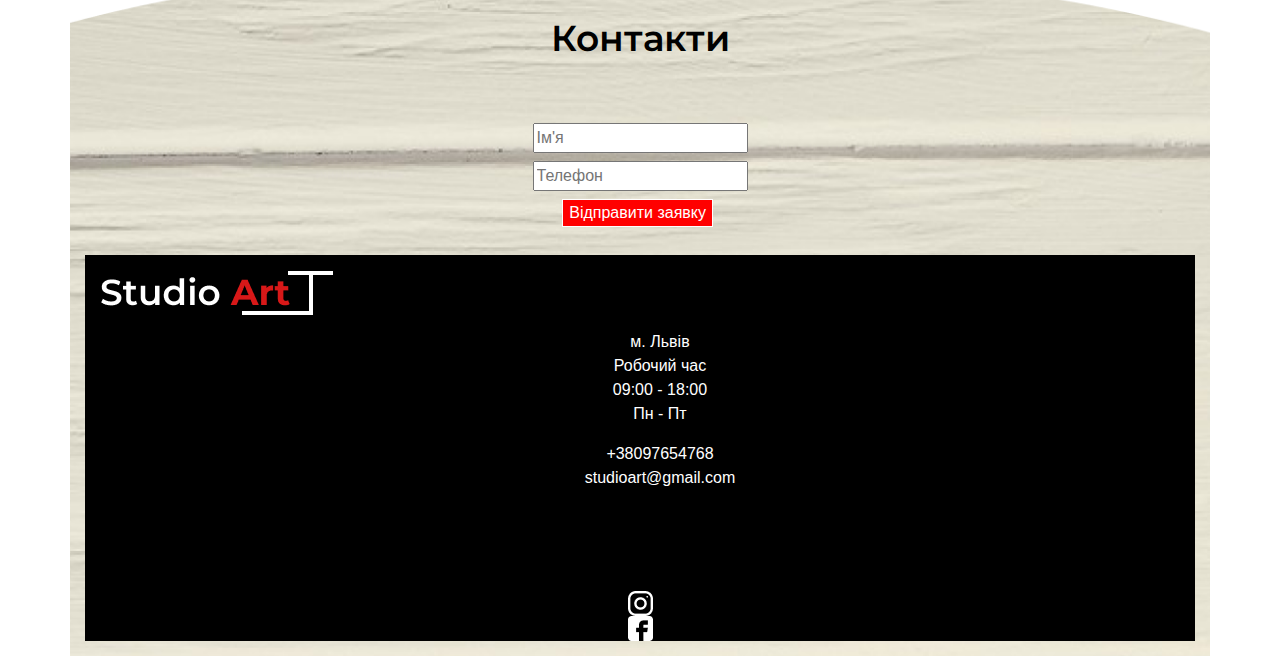
==== commit a68c4a77: "Sample Code" ====
--- a/index.html
+++ b/index.html
@@ -1,326 +1,330 @@
 <!DOCTYPE html>
 <html lang="en">
-<head>
-    <meta charset="UTF-8">
-    <meta name="viewport" content="width=device-width, initial-scale=1.0">
-    <title>visualization</title>
-    <link rel="shortcut icon" href="img/pikachu.png">
-    <link rel="stylesheet" href="https://stackpath.bootstrapcdn.com/bootstrap/4.5.2/css/bootstrap.min.css"
-          integrity="sha384-JcKb8q3iqJ61gNV9KGb8thSsNjpSL0n8PARn9HuZOnIxN0hoP+VmmDGMN5t9UJ0Z" crossorigin="anonymous">
-    <link rel="stylesheet" href="css/index.css">
-</head>
-<body>
-<header id="header">
-    <div class="container">
-        <nav class="navbar navbar-expand-lg navbar-light">
-            <div id="logo">
-                <img src="img/studio-art.png" alt="logo on which Studio Art is written">
-            </div>
-            <button class="navbar-toggler" type="button" data-toggle="collapse" data-target="#navbarNav"
-                    aria-controls="navbarNav" aria-expanded="false" aria-label="Toggle navigation">
-                <span class="navbar-toggler-icon"></span>
-            </button>
-            <div class="col-md-3">
-                <div class=" bg-dark text-white">
-                    <div class="d-flex flex-wrap justify-content-center mt-2"></div>
-                    <h3 class="clock card-title text-center">
-                        <a><span class="badge hours"></span></a>
-                        <a><span class="badge min"></span></a>
-                        <a><span class="badge sec"></span></a>
-                    </h3>
-                </div>
-            </div>
-            <div class="collapse navbar-collapse" id="navbarNav">
-                <ul class="navbar-nav">
-                    <li class="nav-item active">
-                        <a class="nav-link" href="#town">м. Львів <span class="sr-only">(current)</span></a>
-                    </li>
-                    <li class="nav-item">
-                        <a class="nav-link" href="#number">+38097654768</a>
-                    </li>
-                    <li class="nav-item">
-                        <a class="nav-link" href="#country">UA</a>
-                    </li>
-                    <li class="nav-item"></li>
-                </ul>
-                <span class="navbar-text"></span>
-            </div>
-        </nav>
-        <div class="header-banner">
-            <h1>ВІЗУАЛІЗАЦІЯ ІНТЕР'ЄРУ</h1>
-            <button class="button">Замовити</button>
-        </div>
-    </div>
-</header>
-<section id="about-us" class="container">
-    <div class="row">
-        <div class="col-md-6">
-            <img class="man-picture" src="img/man-foto.png" alt="man">
-        </div>
-        <div class="col-md-6">
-            <h2 class="block-title">Про нас</h2>
-            <p>Наша студія створює ексклюзивні рішення. Ми дбайливо відносимось до кожного проєкту, а саме: виявляємо
+    <head>
+        <meta charset="UTF-8">
+        <meta name="viewport" content="width=device-width, initial-scale=1.0">
+        <title>visualization</title>
+        <link rel="shortcut icon" href="img/pikachu.png">
+        <link rel="stylesheet" href="https://stackpath.bootstrapcdn.com/bootstrap/4.5.2/css/bootstrap.min.css" integrity="sha384-JcKb8q3iqJ61gNV9KGb8thSsNjpSL0n8PARn9HuZOnIxN0hoP+VmmDGMN5t9UJ0Z" crossorigin="anonymous">
+        <link rel="stylesheet" href="css/index.css">
+    </head>
+    <body>
+        <header id="header">
+            <div class="container">
+                <nav class="navbar navbar-expand-lg navbar-light">
+                    <div id="logo">
+                        <img src="img/studio-art.png" alt="logo on which Studio Art is written">
+                    </div>
+                    <button class="navbar-toggler" type="button" data-toggle="collapse" data-target="#navbarNav" aria-controls="navbarNav" aria-expanded="false" aria-label="Toggle navigation">
+                        <span class="navbar-toggler-icon"></span>
+                    </button>
+                    <div class="col-md-3">
+                        <div class=" bg-dark text-white">
+                            <div class="d-flex flex-wrap justify-content-center mt-2"></div>
+                            <h3 class="clock card-title text-center"></h3>
+                            <div>
+                                <a>
+                                    <span class="badge hours"></span>
+                                </a>
+                                <a>
+                                    <span class="badge min"></span>
+                                </a>
+                                <a>
+                                    <span class="badge sec"></span>
+                                </a>
+                            </div>
+                        </div>
+                    </div>
+                    <div class="collapse navbar-collapse" id="navbarNav">
+                        <ul class="navbar-nav">
+                            <li class="nav-item active">
+                                <a class="nav-link" href="#town">м. Львів <span class="sr-only">(current)</span></a>
+                            </li>
+                            <li class="nav-item">
+                                <a class="nav-link" href="#number">+38097654768</a>
+                            </li>
+                            <li class="nav-item">
+                                <a class="nav-link" href="#country">UA</a>
+                            </li>
+                            <li class="nav-item"></li>
+                        </ul>
+                        <span class="navbar-text"></span>
+                    </div>
+                </nav>
+                <div class="header-banner">
+                    <h1>ВІЗУАЛІЗАЦІЯ ІНТЕР'ЄРУ</h1>
+                    <button class="button">Замовити</button>
+                </div>
+            </div>
+        </header>
+        <section id="about-us" class="container">
+            <div class="row">
+                <div class="col-md-6">
+                    <img class="man-picture" src="img/man-foto.png" alt="man">
+                </div>
+                <div class="col-md-6">
+                    <h2 class="block-title">Про нас</h2>
+                    <p>Наша студія створює ексклюзивні рішення. Ми дбайливо відносимось до кожного проєкту, а саме: виявляємо
                 смак
                 та стиль нашого клієнта.
                 Особливо це стосується кольорового рішення, дизайна світла та функціональності характеристик.</p>
-            <p>Активно вивчаємо всі тенденції та вдосконалюємо навички для реалізації комфортного та сучасного дизайну з
+                    <p>Активно вивчаємо всі тенденції та вдосконалюємо навички для реалізації комфортного та сучасного дизайну з
                 гарантією якості.</p>
-        </div>
-    </div>
-</section>
-<section id="portfolio" class="container">
-    <div id="portfolio-title">
-        <div>
-            <h2 class="block-title">Портфоліо</h2>
-        </div>
-        <div class="portfolio-list">
-            <div class="row">
-                <div class="col">
-                    <a href="#hauses">Будинки</a>
-                </div>
-                <div class="col">
-                    <a href="#apartments">Квартири</a>
-                </div>
-                <div class="col">
-                    <a href="#office-spaces">Офісні приміщення</a>
-                </div>
-                <div class="col">
-                    <a href="#cottage">Коттеджі</a>
-                </div>
-                <div class="col">
-                    <a href="#beauty-products">Продукція краси</a>
-                </div>
-            </div>
-        </div>
-    </div>
-    <div id="carouselRooms" class="carousel slide" data-ride="carousel">
-        <ol class="carousel-indicators">
-            <li data-target="#carouselRooms" data-slide-to="0" class="active"></li>
-            <li data-target="#carouselRooms" data-slide-to="1"></li>
-            <li data-target="#carouselRooms" data-slide-to="2"></li>
-            <li data-target="#carouselRooms" data-slide-to="3"></li>
-            <li data-target="#carouselRooms" data-slide-to="4"></li>
-            <li data-target="#carouselRooms" data-slide-to="5"></li>
-            <li data-target="#carouselRooms" data-slide-to="6"></li>
-            <li data-target="#carouselRooms" data-slide-to="7"></li>
-        </ol>
-        <div class="carousel-inner">
-            <div class="carousel-item active">
-                <img src="img/appartment-first.png" class="d-block w-100" alt="bedroom">
-                <div class="carousel-caption d-none d-md-block"></div>
-            </div>
-            <div class="carousel-item">
-                <img src="img/appartment-second.png" class="d-block w-100" alt="livingroom">
-            </div>
-            <div class="carousel-item">
-                <img src="img/appartment-third.png" class="d-block w-100" alt="bathroom">
-            </div>
-            <div class="carousel-item">
-                <img src="img/appt-five.png" class="d-block w-100" alt="kidsroom">
-            </div>
-            <div class="carousel-item">
-                <img src="img/appt-six.png" class="d-block w-100" alt="livingroom">
-            </div>
-            <div class="carousel-item">
-                <img src="img/appt-seven.png" class="d-block w-100" alt="chair">
-            </div>
-            <div class="carousel-item">
-                <img src="img/appt-eight.png" class="d-block w-100" alt="window">
-            </div>
-            <div class="carousel-item">
-                <img src="img/appt-nine.png" class="d-block w-100" alt="sofa">
-                <div class="carousel-caption d-none d-md-block"></div>
-            </div>
-        </div>
-        <a class="carousel-control-prev" href="#carouselRooms" role="button" data-slide="prev">
-            <span class="carousel-control-prev-icon" aria-hidden="true"></span>
-            <span class="sr-only">Previous</span>
-        </a>
-        <a class="carousel-control-next" href="#carouselRooms" role="button" data-slide="next">
-            <span class="carousel-control-next-icon" aria-hidden="true"></span>
-            <span class="sr-only">Next</span>
-        </a>
-    </div>
-</section>
-<section id="price" class="container">
-    <div>
-        <h2 class="block-title">Ціни</h2>
-    </div>
-    <div class="row">
-        <div class="col-md-6">
+                </div>
+            </div>
+        </section>
+        <section id="portfolio" class="container">
+            <div id="portfolio-title">
+                <div>
+                    <h2 class="block-title">Портфоліо</h2>
+                </div>
+                <div class="portfolio-list">
+                    <div class="row">
+                        <div class="col">
+                            <a href="#hauses">Будинки</a>
+                        </div>
+                        <div class="col">
+                            <a href="#apartments">Квартири</a>
+                        </div>
+                        <div class="col">
+                            <a href="#office-spaces">Офісні приміщення</a>
+                        </div>
+                        <div class="col">
+                            <a href="#cottage">Коттеджі</a>
+                        </div>
+                        <div class="col">
+                            <a href="#beauty-products">Продукція краси</a>
+                        </div>
+                    </div>
+                </div>
+            </div>
+            <div id="carouselRooms" class="carousel slide" data-ride="carousel">
+                <ol class="carousel-indicators">
+                    <li data-target="#carouselRooms" data-slide-to="0" class="active"></li>
+                    <li data-target="#carouselRooms" data-slide-to="1"></li>
+                    <li data-target="#carouselRooms" data-slide-to="2"></li>
+                    <li data-target="#carouselRooms" data-slide-to="3"></li>
+                    <li data-target="#carouselRooms" data-slide-to="4"></li>
+                    <li data-target="#carouselRooms" data-slide-to="5"></li>
+                    <li data-target="#carouselRooms" data-slide-to="6"></li>
+                    <li data-target="#carouselRooms" data-slide-to="7"></li>
+                </ol>
+                <div class="carousel-inner">
+                    <div class="carousel-item active">
+                        <img src="img/appartment-first.png" class="d-block w-100" alt="bedroom">
+                        <div class="carousel-caption d-none d-md-block"></div>
+                    </div>
+                    <div class="carousel-item">
+                        <img src="img/appartment-second.png" class="d-block w-100" alt="livingroom">
+                    </div>
+                    <div class="carousel-item">
+                        <img src="img/appartment-third.png" class="d-block w-100" alt="bathroom">
+                    </div>
+                    <div class="carousel-item">
+                        <img src="img/appt-five.png" class="d-block w-100" alt="kidsroom">
+                    </div>
+                    <div class="carousel-item">
+                        <img src="img/appt-six.png" class="d-block w-100" alt="livingroom">
+                    </div>
+                    <div class="carousel-item">
+                        <img src="img/appt-seven.png" class="d-block w-100" alt="chair">
+                    </div>
+                    <div class="carousel-item">
+                        <img src="img/appt-eight.png" class="d-block w-100" alt="window">
+                    </div>
+                    <div class="carousel-item">
+                        <img src="img/appt-nine.png" class="d-block w-100" alt="sofa">
+                        <div class="carousel-caption d-none d-md-block"></div>
+                    </div>
+                </div>
+                <a class="carousel-control-prev" href="#carouselRooms" role="button" data-slide="prev">
+                    <span class="carousel-control-prev-icon" aria-hidden="true"></span>
+                    <span class="sr-only">Previous</span>
+                </a>
+                <a class="carousel-control-next" href="#carouselRooms" role="button" data-slide="next">
+                    <span class="carousel-control-next-icon" aria-hidden="true"></span>
+                    <span class="sr-only">Next</span>
+                </a>
+            </div>
+        </section>
+        <section id="price" class="container">
+            <div>
+                <h2 class="block-title">Ціни</h2>
+            </div>
             <div class="row">
                 <div class="col-md-6">
-                    <img src="img/interior-first.jpg" alt="interior">
-                </div>
-                <div class="price-list col-md-6">
-                    <ul class="price-list">
-                        <li>Рендер високої якості</li>
-                        <li>Композиція і розстановка об'єктів відповідно до проекту</li>
-                        <li>Налаштування різхних схем освітлення</li>
-                        <li>VR 360°</li>
-                        <li>Постобробка візуалізованих зображень</li>
+                    <div class="row">
+                        <div class="col-md-6">
+                            <img src="img/interior-first.jpg" alt="interior">
+                        </div>
+                        <div class="price-list col-md-6">
+                            <ul class="price-list">
+                                <li>Рендер високої якості</li>
+                                <li>Композиція і розстановка об'єктів відповідно до проекту</li>
+                                <li>Налаштування різхних схем освітлення</li>
+                                <li>VR 360°</li>
+                                <li>Постобробка візуалізованих зображень</li>
+                            </ul>
+                        </div>
+                    </div>
+                </div>
+                <div class="col-md-6">
+                    <div class="row">
+                        <div class="col-md-6">
+                            <img src="img/interior-second.jpg" alt="interriors">
+                        </div>
+                        <div class="col-md-6">
+                            <div class="price-list">
+                                <ul class="price-list">
+                                    <li>Рендер високої якості</li>
+                                    <li>Композиція і розстановка об'єктів відповідно до проекту</li>
+                                    <li>Налаштування світла відповідно розташування будинку</li>
+                                    <li>VR 360°</li>
+                                    <li>Постобробка візуалізованих зображень</li>
+                                </ul>
+                            </div>
+                        </div>
+                    </div>
+                </div>
+            </div>
+            <nav class="calculator">
+                <p>
+                    Нажміть на <a href="form.html">ось це посилання</a>
+                    , щоб скористатися калькулятором.
+        
+                </p>
+            </nav>
+        </section>
+        <section id="scheme-job" class="container">
+            <div>
+                <div>
+                    <h2 class="block-title">Схема роботи</h2>
+                </div>
+                <div class="container">
+                    <div class="row">
+                        <div class="col-sm">
+                            <img src="img/zero-one.png" alt="one">
+                            <p>Залиште заявку на сайті або по телефону</p>
+                        </div>
+                        <div class="col-sm">
+                            <img src="img/zero-two.png" alt="two">
+                            <p>Формування технічного завдання проекта з клієнтом</p>
+                        </div>
+                        <div class="col-sm">
+                            <img src="img/zero-three.png" alt="three">
+                            <p>Розрахування вартості</p>
+                        </div>
+                        <div class="col-sm">
+                            <img src="img/zero-four.png" alt="four">
+                            <p>2 етапи правок картинки</p>
+                        </div>
+                        <div class="col-sm">
+                            <img src="img/zero-five.png" alt="five">
+                            <p>Фінальна картинка</p>
+                        </div>
+                    </div>
+                </div>
+                <div class="scheme-answers">
+                    <p>Ви цінете якісний продукт?</p>
+                    <p>Ми його гарантуємо!</p>
+                </div>
+            </div>
+        </section>
+        <section id="reviews-about-us" class="container">
+            <div>
+                <h2 class="block-title">Про нас говорять</h2>
+            </div>
+            <div id="carouselAboutUs" class="carousel slide" data-ride="carousel">
+                <ol class="carousel-indicators">
+                    <li data-target="#carouselAboutUs" data-slide-to="0" class="active"></li>
+                    <li data-target="#carouselAboutUs" data-slide-to="1"></li>
+                    <li data-target="#carouselAboutUs" data-slide-to="2"></li>
+                </ol>
+                <div class="carousel-inner">
+                    <div class="carousel-item active">
+                        <img src="img/feedback-one.png" class="d-block w-100" alt="one">
+                    </div>
+                    <div class="carousel-item">
+                        <img src="img/feedback-two.png" class="d-block w-100" alt="two">
+                    </div>
+                    <div class="carousel-item">
+                        <img src="img/feedback-three.png" class="d-block w-100" alt="three">
+                    </div>
+                </div>
+                <a class="carousel-control-prev" href="#carouselAboutUs" role="button" data-slide="prev">
+                    <span class="carousel-control-prev-icon" aria-hidden="true"></span>
+                    <span class="sr-only">Previous</span>
+                </a>
+                <a class="carousel-control-next" href="#carouselAboutUs" role="button" data-slide="next">
+                    <span class="carousel-control-next-icon" aria-hidden="true"></span>
+                    <span class="sr-only">Next</span>
+                </a>
+            </div>
+        </section>
+        <footer id="contacts" class="container">
+            <div>
+                <h2 class="block-title">Контакти</h2>
+                <div id="form-action">
+                    <form action="https://formspree.io/mqkyrvaa" method="post">
+                        <label>
+                            <input type="text" placeholder="Ім'я" name="name" required>
+                        </label>
+                        <br>
+                        <label>
+                            <input type="text" placeholder="Телефон" name="phone" required>
+                        </label>
+                        <br>
+                        <label>
+                            <input class="contacts-button" type="submit" name="submit" value="Відправити заявку">
+                        </label>
+                    </form>
+                </div>
+            </div>
+            <div id="footer-logo">
+                <img src="img/studio-art.png" alt="logo">
+            </div>
+            <div id="footer-item">
+                <ul class="list-item">
+                    <li>
+                        <a href="#town">м. Львів</a>
+                    </li>
+                    <li>
+                        <a href="#time-work">Робочий час</a>
+                    </li>
+                    <li>
+                        <a href="#time">09:00 - 18:00</a>
+                    </li>
+                    <li>
+                        <a href="#day">Пн - Пт</a>
+                    </li>
+                </ul>
+                <div id="social-code">
+                    <ul class="list-item">
+                        <li>
+                            <a href="#number">+38097654768</a>
+                        </li>
+                        <li>
+                            <a href="#number">studioart@gmail.com</a>
+                        </li>
                     </ul>
-                </div>
-            </div>
-        </div>
-        <div class="col-md-6">
-            <div class="row">
-                <div class="col-md-6">
-                    <img src="img/interior-second.jpg" alt="interriors">
-                </div>
-                <div class="col-md-6">
-                    <div class="price-list">
-                        <ul class="price-list">
-                            <li>Рендер високої якості</li>
-                            <li>Композиція і розстановка об'єктів відповідно до проекту</li>
-                            <li>Налаштування світла відповідно розташування будинку</li>
-                            <li>VR 360°</li>
-                            <li>Постобробка візуалізованих зображень</li>
-                        </ul>
-                    </div>
-                </div>
-            </div>
-        </div>
-    </div>
-    <nav class="calculator">
-        <p>
-            Нажміть на <a href="form.html">ось це посилання</a>, щоб скористатися калькулятором.
-        </p>
-    </nav>
-</section>
-<section id="scheme-job" class="container">
-    <div>
-        <div>
-            <h2 class="block-title">Схема роботи</h2>
-        </div>
-        <div class="container">
-            <div class="row">
-                <div class="col-sm">
-                    <img src="img/zero-one.png" alt="one">
-                    <p>Залиште заявку на сайті або по телефону</p>
-                </div>
-                <div class="col-sm">
-                    <img src="img/zero-two.png" alt="two">
-                    <p>Формування технічного завдання проекта з клієнтом</p>
-                </div>
-                <div class="col-sm">
-                    <img src="img/zero-three.png" alt="three">
-                    <p>Розрахування вартості</p>
-                </div>
-                <div class="col-sm">
-                    <img src="img/zero-four.png" alt="four">
-                    <p>2 етапи правок картинки</p>
-                </div>
-                <div class="col-sm">
-                    <img src="img/zero-five.png" alt="five">
-                    <p>Фінальна картинка</p>
-                </div>
-            </div>
-        </div>
-        <div class="scheme-answers">
-            <p>Ви цінете якісний продукт?</p>
-            <p>Ми його гарантуємо!</p>
-        </div>
-    </div>
-</section>
-<section id="reviews-about-us" class="container">
-    <div>
-        <h2 class="block-title">Про нас говорять</h2>
-    </div>
-    <div id="carouselAboutUs" class="carousel slide" data-ride="carousel">
-        <ol class="carousel-indicators">
-            <li data-target="#carouselAboutUs" data-slide-to="0" class="active"></li>
-            <li data-target="#carouselAboutUs" data-slide-to="1"></li>
-            <li data-target="#carouselAboutUs" data-slide-to="2"></li>
-        </ol>
-        <div class="carousel-inner">
-            <div class="carousel-item active">
-                <img src="img/feedback-one.png" class="d-block w-100" alt="one">
-            </div>
-            <div class="carousel-item">
-                <img src="img/feedback-two.png" class="d-block w-100" alt="two">
-            </div>
-            <div class="carousel-item">
-                <img src="img/feedback-three.png" class="d-block w-100" alt="three">
-            </div>
-        </div>
-        <a class="carousel-control-prev" href="#carouselAboutUs" role="button" data-slide="prev">
-            <span class="carousel-control-prev-icon" aria-hidden="true"></span>
-            <span class="sr-only">Previous</span>
-        </a>
-        <a class="carousel-control-next" href="#carouselAboutUs" role="button" data-slide="next">
-            <span class="carousel-control-next-icon" aria-hidden="true"></span>
-            <span class="sr-only">Next</span>
-        </a>
-    </div>
-</section>
-<footer id="contacts" class="container">
-    <div>
-        <h2 class="block-title">Контакти</h2>
-        <div id="form-action">
-            <form action="https://formspree.io/mqkyrvaa" method="post">
-                <label>
-                    <input type="text" placeholder="Ім'я" name="name" required>
-                </label>
-                <br>
-                <label>
-                    <input type="text" placeholder="Телефон" name="phone" required>
-                </label>
-                <br>
-                <label>
-                    <input class="contacts-button" type="submit" name="submit" value="Відправити заявку">
-                </label>
-            </form>
-        </div>
-    </div>
-    <div id="footer-logo">
-        <img src="img/studio-art.png" alt="logo">
-    </div>
-    <div id="footer-item">
-        <ul class="list-item">
-            <li>
-                <a href="#town">м. Львів</a>
-            </li>
-            <li>
-                <a href="#time-work">Робочий час</a>
-            </li>
-            <li>
-                <a href="#time">09:00 - 18:00</a>
-            </li>
-            <li>
-                <a href="#day">Пн - Пт</a>
-            </li>
-        </ul>
-        <div id="social-code">
-            <ul class="list-item">
-                <li>
-                    <a href="#number">+38097654768</a>
-                </li>
-                <li>
-                    <a href="#number">studioart@gmail.com</a>
-                </li>
-            </ul>
-            <div id="footer-social-icon">
-                <div>
-                    <a href="https://www.instagram.com/">
-                        <img src="img/instagram.png" alt="instagram"></a>
-                </div>
-                <div>
-                    <a href="https://uk-ua.facebook.com/">
-                        <img src="img/facebook.png" alt="facebook"></a>
-                </div>
-            </div>
-        </div>
-    </div>
-</footer>
-<script src="https://code.jquery.com/jquery-3.5.1.min.js"
-        integrity="sha256-9/aliU8dGd2tb6OSsuzixeV4y/faTqgFtohetphbbj0=" crossorigin="anonymous"></script>
-<script src="https://cdn.jsdelivr.net/npm/popper.js@1.16.1/dist/umd/popper.min.js"
-        integrity="sha384-9/reFTGAW83EW2RDu2S0VKaIzap3H66lZH81PoYlFhbGU+6BZp6G7niu735Sk7lN"
-        crossorigin="anonymous"></script>
-<script src="https://stackpath.bootstrapcdn.com/bootstrap/4.5.2/js/bootstrap.min.js"
-        integrity="sha384-B4gt1jrGC7Jh4AgTPSdUtOBvfO8shuf57BaghqFfPlYxofvL8/KUEfYiJOMMV+rV"
-        crossorigin="anonymous"></script>
-<script src="js/script.js"></script>
-</body>
+                    <div id="footer-social-icon">
+                        <div>
+                            <a href="https://www.instagram.com/">
+                                <img src="img/instagram.png" alt="instagram">
+                            </a>
+                        </div>
+                        <div>
+                            <a href="https://uk-ua.facebook.com/">
+                                <img src="img/facebook.png" alt="facebook">
+                            </a>
+                        </div>
+                    </div>
+                </div>
+            </div>
+        </footer>
+        <script src="https://code.jquery.com/jquery-3.5.1.min.js" integrity="sha256-9/aliU8dGd2tb6OSsuzixeV4y/faTqgFtohetphbbj0=" crossorigin="anonymous"></script>
+        <script src="https://cdn.jsdelivr.net/npm/popper.js@1.16.1/dist/umd/popper.min.js" integrity="sha384-9/reFTGAW83EW2RDu2S0VKaIzap3H66lZH81PoYlFhbGU+6BZp6G7niu735Sk7lN" crossorigin="anonymous"></script>
+        <script src="https://stackpath.bootstrapcdn.com/bootstrap/4.5.2/js/bootstrap.min.js" integrity="sha384-B4gt1jrGC7Jh4AgTPSdUtOBvfO8shuf57BaghqFfPlYxofvL8/KUEfYiJOMMV+rV" crossorigin="anonymous"></script>
+        <script src="js/script.js"></script>
+    </body>
 </html>
